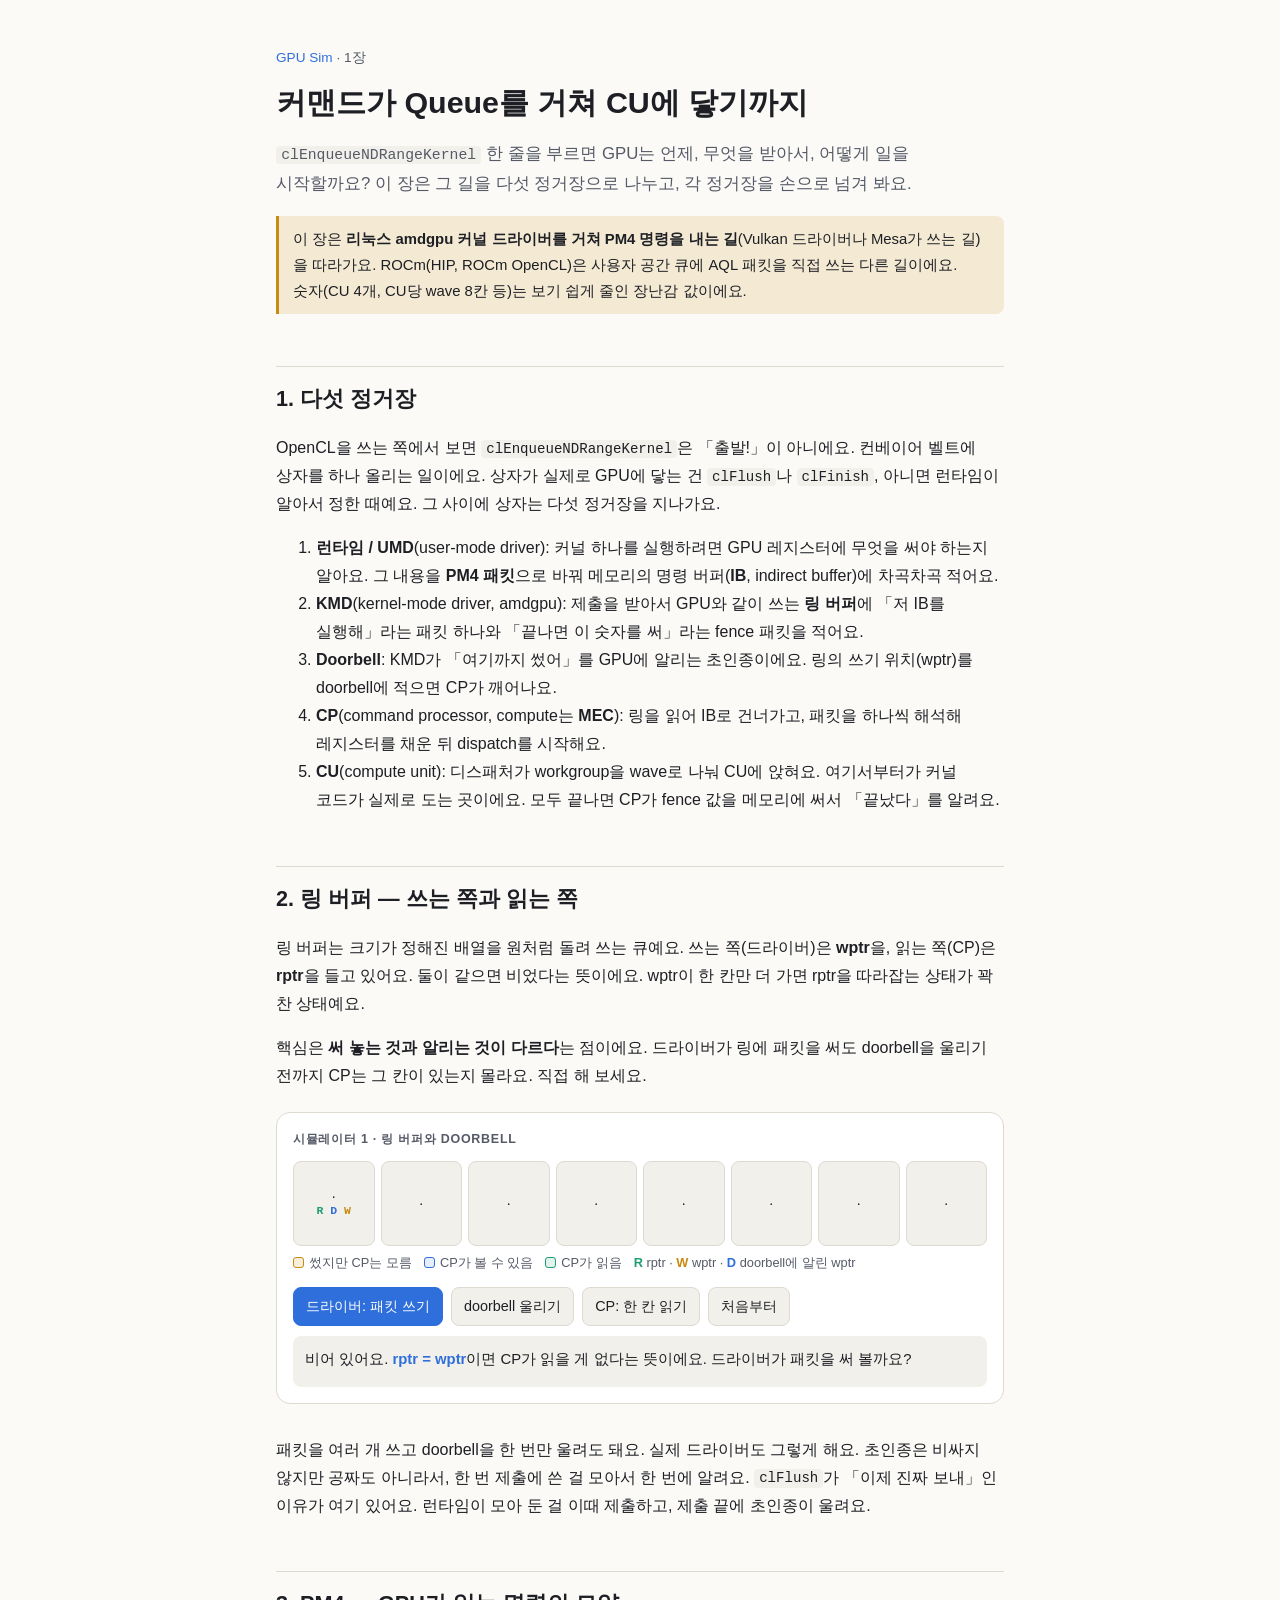
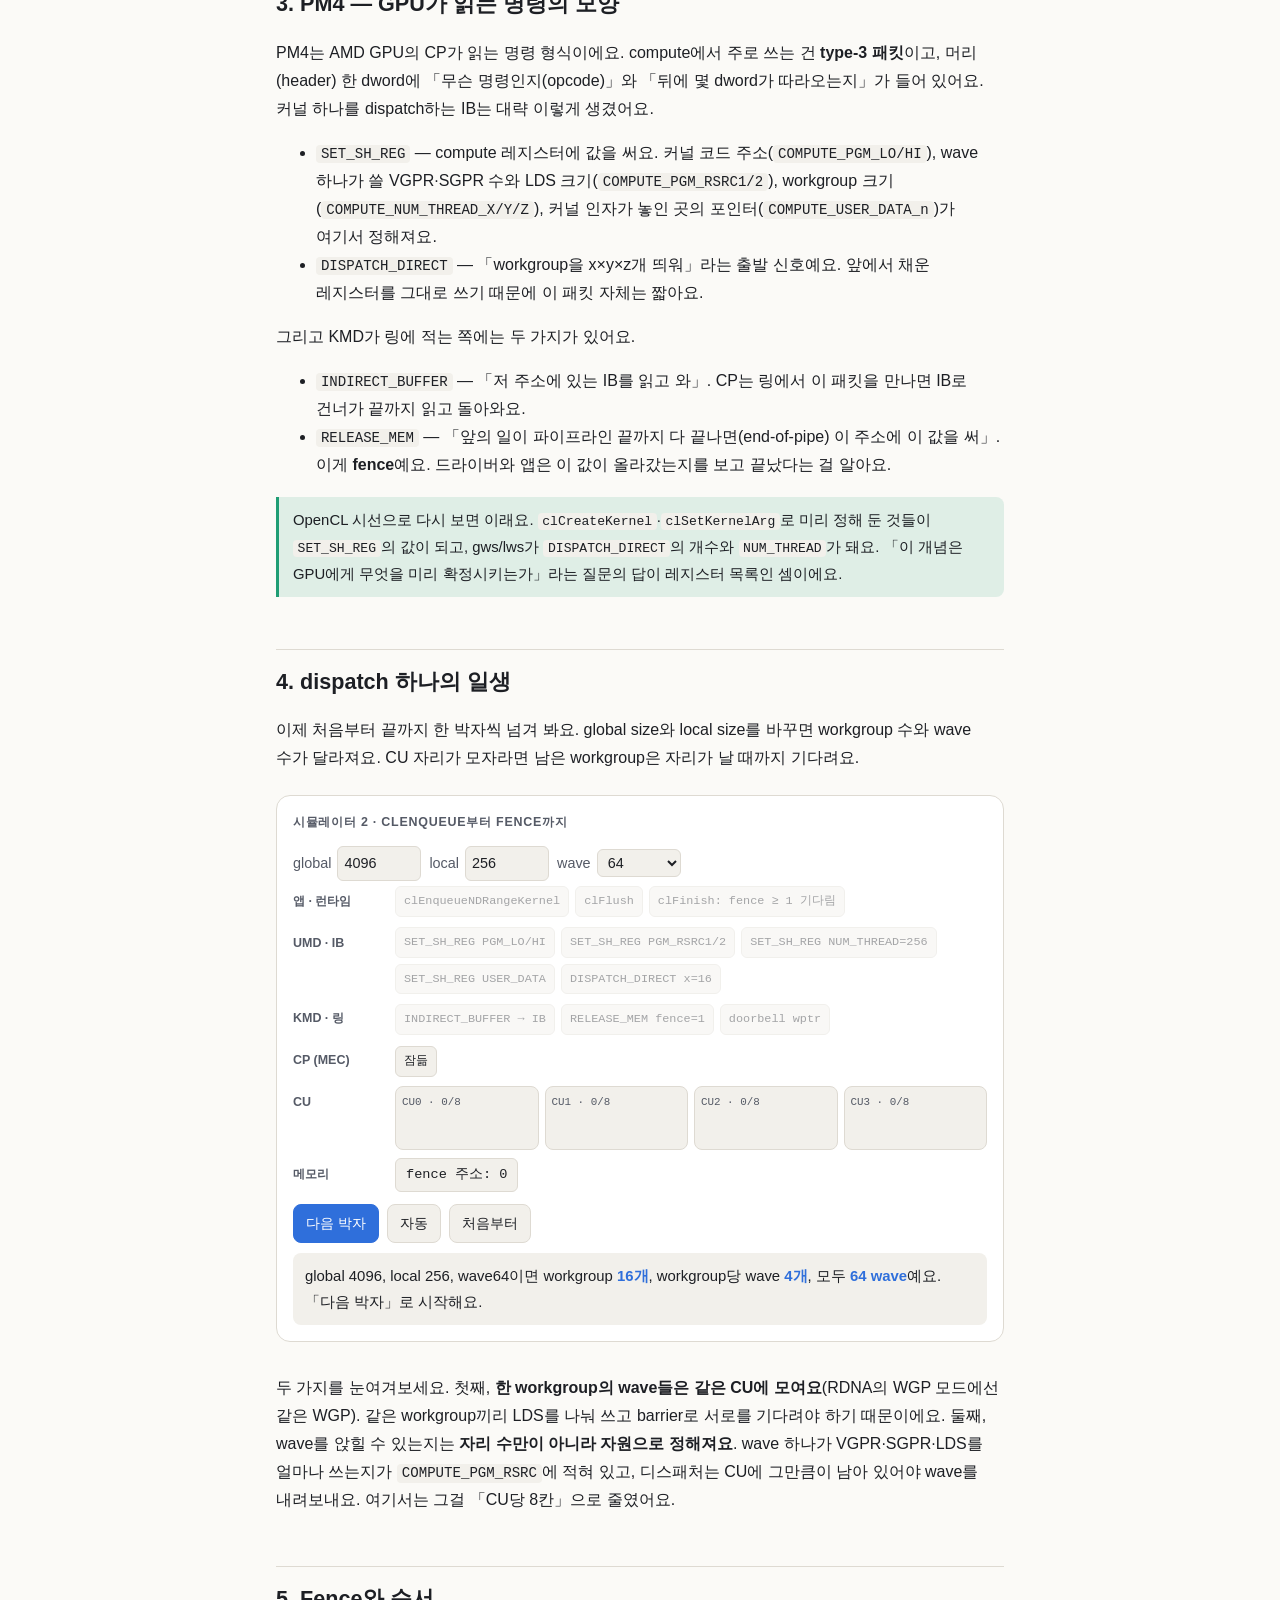
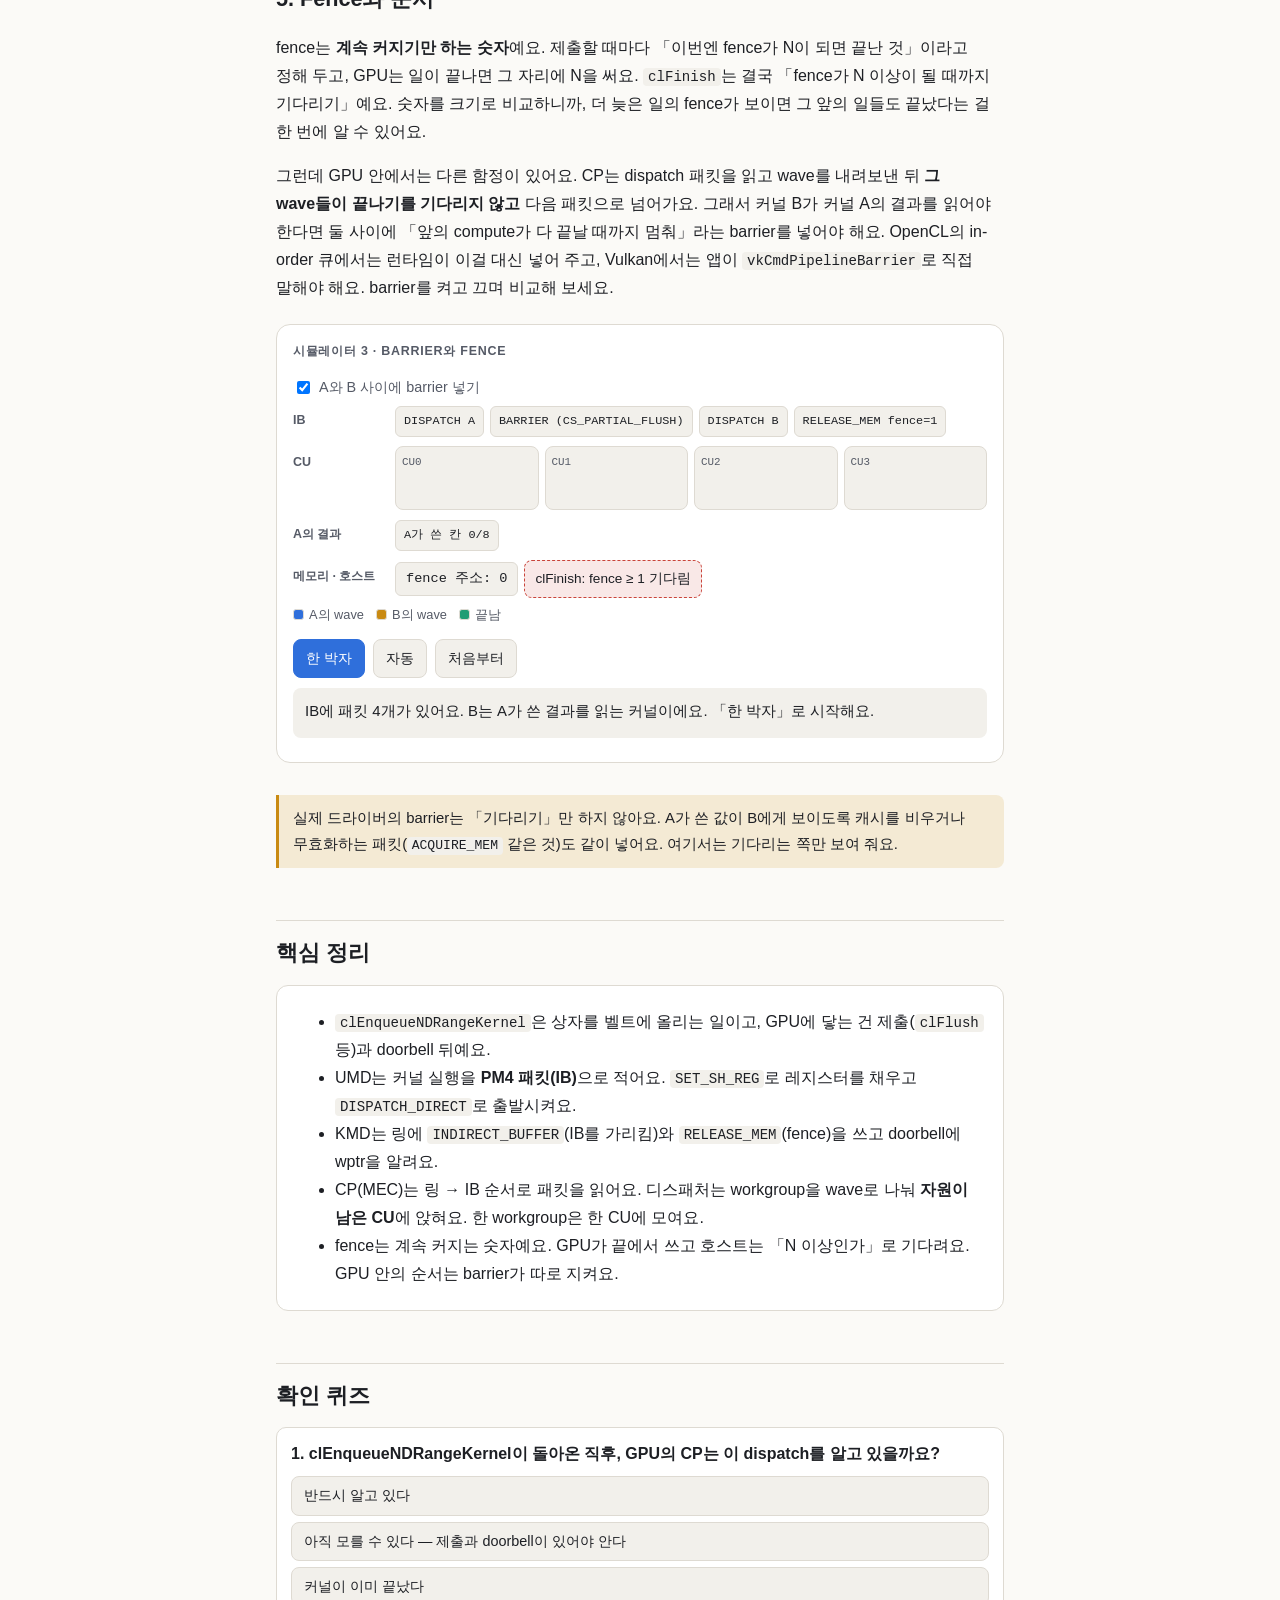
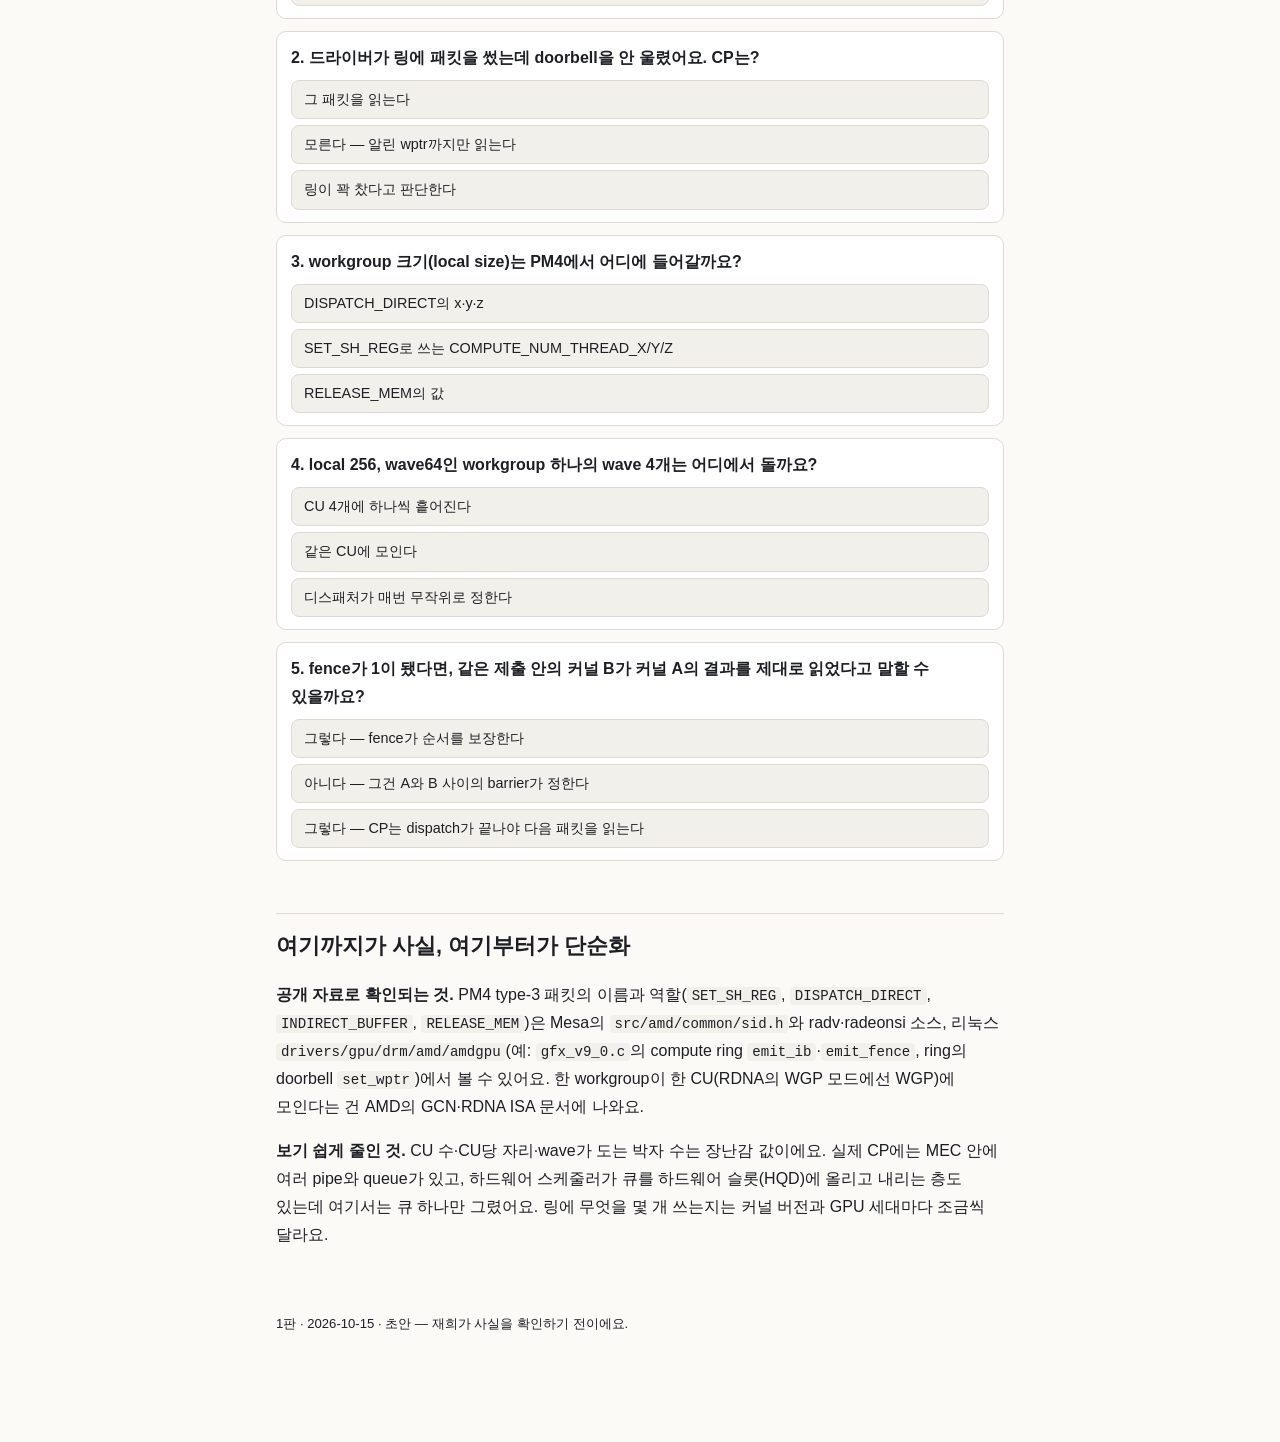
==== ch01/index.html @ 0fe096c0 "1장: 커맨드가 Queue를 거쳐 CU에 닿기까지 (초안) Co-Authored-By: Claude Opus 5.5 <noreply@anthropic.com>" ====
<!doctype html>
<html lang="ko">
<head>
<meta charset="utf-8">
<meta name="viewport" content="width=device-width, initial-scale=1">
<title>1장 · Queue에서 CU까지</title>
<meta name="description" content="clEnqueueNDRangeKernel 한 줄이 링 버퍼·PM4·CP를 거쳐 CU의 wave가 되기까지를 한 박자씩 넘겨 보는 장.">
<link rel="stylesheet" href="../assets/style.css">
</head>
<body>
<main>

<p class="crumb"><a href="../">GPU Sim</a> · 1장</p>
<h1>커맨드가 Queue를 거쳐 CU에 닿기까지</h1>
<p class="lead"><code>clEnqueueNDRangeKernel</code> 한 줄을 부르면 GPU는 언제, 무엇을 받아서, 어떻게 일을 시작할까요? 이 장은 그 길을 다섯 정거장으로 나누고, 각 정거장을 손으로 넘겨 봐요.</p>

<div class="note">이 장은 <b>리눅스 amdgpu 커널 드라이버를 거쳐 PM4 명령을 내는 길</b>(Vulkan 드라이버나 Mesa가 쓰는 길)을 따라가요. ROCm(HIP, ROCm OpenCL)은 사용자 공간 큐에 AQL 패킷을 직접 쓰는 다른 길이에요. 숫자(CU 4개, CU당 wave 8칸 등)는 보기 쉽게 줄인 장난감 값이에요.</div>

<h2>1. 다섯 정거장</h2>

<p>OpenCL을 쓰는 쪽에서 보면 <code>clEnqueueNDRangeKernel</code>은 「출발!」이 아니에요. 컨베이어 벨트에 상자를 하나 올리는 일이에요. 상자가 실제로 GPU에 닿는 건 <code>clFlush</code>나 <code>clFinish</code>, 아니면 런타임이 알아서 정한 때예요. 그 사이에 상자는 다섯 정거장을 지나가요.</p>

<ol>
<li><b>런타임 / UMD</b>(user-mode driver): 커널 하나를 실행하려면 GPU 레지스터에 무엇을 써야 하는지 알아요. 그 내용을 <b>PM4 패킷</b>으로 바꿔 메모리의 명령 버퍼(<b>IB</b>, indirect buffer)에 차곡차곡 적어요.</li>
<li><b>KMD</b>(kernel-mode driver, amdgpu): 제출을 받아서 GPU와 같이 쓰는 <b>링 버퍼</b>에 「저 IB를 실행해」라는 패킷 하나와 「끝나면 이 숫자를 써」라는 fence 패킷을 적어요.</li>
<li><b>Doorbell</b>: KMD가 「여기까지 썼어」를 GPU에 알리는 초인종이에요. 링의 쓰기 위치(wptr)를 doorbell에 적으면 CP가 깨어나요.</li>
<li><b>CP</b>(command processor, compute는 <b>MEC</b>): 링을 읽어 IB로 건너가고, 패킷을 하나씩 해석해 레지스터를 채운 뒤 dispatch를 시작해요.</li>
<li><b>CU</b>(compute unit): 디스패처가 workgroup을 wave로 나눠 CU에 앉혀요. 여기서부터가 커널 코드가 실제로 도는 곳이에요. 모두 끝나면 CP가 fence 값을 메모리에 써서 「끝났다」를 알려요.</li>
</ol>

<h2>2. 링 버퍼 — 쓰는 쪽과 읽는 쪽</h2>

<p>링 버퍼는 크기가 정해진 배열을 원처럼 돌려 쓰는 큐예요. 쓰는 쪽(드라이버)은 <b>wptr</b>을, 읽는 쪽(CP)은 <b>rptr</b>을 들고 있어요. 둘이 같으면 비었다는 뜻이에요. wptr이 한 칸만 더 가면 rptr을 따라잡는 상태가 꽉 찬 상태예요.</p>

<p>핵심은 <b>써 놓는 것과 알리는 것이 다르다</b>는 점이에요. 드라이버가 링에 패킷을 써도 doorbell을 울리기 전까지 CP는 그 칸이 있는지 몰라요. 직접 해 보세요.</p>

<div class="sim" id="sim-ring">
  <div class="sim-title">시뮬레이터 1 · 링 버퍼와 doorbell</div>
  <div class="ring"></div>
  <div class="legend">
    <span><i style="background:var(--warn-soft);border-color:var(--warn)"></i>썼지만 CP는 모름</span>
    <span><i style="background:var(--accent-soft);border-color:var(--accent)"></i>CP가 볼 수 있음</span>
    <span><i style="background:var(--ok-soft);border-color:var(--ok)"></i>CP가 읽음</span>
    <span><b class="ptr-r">R</b> rptr · <b class="ptr-w">W</b> wptr · <b class="ptr-d">D</b> doorbell에 알린 wptr</span>
  </div>
  <div class="controls">
    <button data-act="write" class="primary">드라이버: 패킷 쓰기</button>
    <button data-act="bell">doorbell 울리기</button>
    <button data-act="read">CP: 한 칸 읽기</button>
    <button data-act="reset">처음부터</button>
  </div>
  <div class="say"></div>
</div>

<p>패킷을 여러 개 쓰고 doorbell을 한 번만 울려도 돼요. 실제 드라이버도 그렇게 해요. 초인종은 비싸지 않지만 공짜도 아니라서, 한 번 제출에 쓴 걸 모아서 한 번에 알려요. <code>clFlush</code>가 「이제 진짜 보내」인 이유가 여기 있어요. 런타임이 모아 둔 걸 이때 제출하고, 제출 끝에 초인종이 울려요.</p>

<h2>3. PM4 — GPU가 읽는 명령의 모양</h2>

<p>PM4는 AMD GPU의 CP가 읽는 명령 형식이에요. compute에서 주로 쓰는 건 <b>type-3 패킷</b>이고, 머리(header) 한 dword에 「무슨 명령인지(opcode)」와 「뒤에 몇 dword가 따라오는지」가 들어 있어요. 커널 하나를 dispatch하는 IB는 대략 이렇게 생겼어요.</p>

<ul>
<li><code>SET_SH_REG</code> — compute 레지스터에 값을 써요. 커널 코드 주소(<code>COMPUTE_PGM_LO/HI</code>), wave 하나가 쓸 VGPR·SGPR 수와 LDS 크기(<code>COMPUTE_PGM_RSRC1/2</code>), workgroup 크기(<code>COMPUTE_NUM_THREAD_X/Y/Z</code>), 커널 인자가 놓인 곳의 포인터(<code>COMPUTE_USER_DATA_n</code>)가 여기서 정해져요.</li>
<li><code>DISPATCH_DIRECT</code> — 「workgroup을 x×y×z개 띄워」라는 출발 신호예요. 앞에서 채운 레지스터를 그대로 쓰기 때문에 이 패킷 자체는 짧아요.</li>
</ul>

<p>그리고 KMD가 링에 적는 쪽에는 두 가지가 있어요.</p>

<ul>
<li><code>INDIRECT_BUFFER</code> — 「저 주소에 있는 IB를 읽고 와」. CP는 링에서 이 패킷을 만나면 IB로 건너가 끝까지 읽고 돌아와요.</li>
<li><code>RELEASE_MEM</code> — 「앞의 일이 파이프라인 끝까지 다 끝나면(end-of-pipe) 이 주소에 이 값을 써」. 이게 <b>fence</b>예요. 드라이버와 앱은 이 값이 올라갔는지를 보고 끝났다는 걸 알아요.</li>
</ul>

<div class="note fact">OpenCL 시선으로 다시 보면 이래요. <code>clCreateKernel</code>·<code>clSetKernelArg</code>로 미리 정해 둔 것들이 <code>SET_SH_REG</code>의 값이 되고, gws/lws가 <code>DISPATCH_DIRECT</code>의 개수와 <code>NUM_THREAD</code>가 돼요. 「이 개념은 GPU에게 무엇을 미리 확정시키는가」라는 질문의 답이 레지스터 목록인 셈이에요.</div>

<h2>4. dispatch 하나의 일생</h2>

<p>이제 처음부터 끝까지 한 박자씩 넘겨 봐요. global size와 local size를 바꾸면 workgroup 수와 wave 수가 달라져요. CU 자리가 모자라면 남은 workgroup은 자리가 날 때까지 기다려요.</p>

<div class="sim" id="sim-life">
  <div class="sim-title">시뮬레이터 2 · clEnqueue부터 fence까지</div>
  <div class="controls">
    <label class="inline">global <input type="number" data-k="gws" value="4096" min="64" max="16384" step="64"></label>
    <label class="inline">local <input type="number" data-k="lws" value="256" min="32" max="512" step="32"></label>
    <label class="inline">wave <select data-k="ws"><option>64</option><option>32</option></select></label>
  </div>
  <div class="lanes">
    <div class="lane"><div class="lane-name">앱 · 런타임</div><div class="lane-body" data-lane="app"></div></div>
    <div class="lane"><div class="lane-name">UMD · IB</div><div class="lane-body" data-lane="ib"></div></div>
    <div class="lane"><div class="lane-name">KMD · 링</div><div class="lane-body" data-lane="ring"></div></div>
    <div class="lane"><div class="lane-name">CP (MEC)</div><div class="lane-body" data-lane="cp"></div></div>
    <div class="lane"><div class="lane-name">CU</div><div class="lane-body" data-lane="cu"></div></div>
    <div class="lane"><div class="lane-name">메모리</div><div class="lane-body" data-lane="mem"></div></div>
  </div>
  <div class="controls">
    <button data-act="next" class="primary">다음 박자</button>
    <button data-act="auto">자동</button>
    <button data-act="reset">처음부터</button>
  </div>
  <div class="say"></div>
</div>

<p>두 가지를 눈여겨보세요. 첫째, <b>한 workgroup의 wave들은 같은 CU에 모여요</b>(RDNA의 WGP 모드에선 같은 WGP). 같은 workgroup끼리 LDS를 나눠 쓰고 barrier로 서로를 기다려야 하기 때문이에요. 둘째, wave를 앉힐 수 있는지는 <b>자리 수만이 아니라 자원으로 정해져요</b>. wave 하나가 VGPR·SGPR·LDS를 얼마나 쓰는지가 <code>COMPUTE_PGM_RSRC</code>에 적혀 있고, 디스패처는 CU에 그만큼이 남아 있어야 wave를 내려보내요. 여기서는 그걸 「CU당 8칸」으로 줄였어요.</p>

<h2>5. Fence와 순서</h2>

<p>fence는 <b>계속 커지기만 하는 숫자</b>예요. 제출할 때마다 「이번엔 fence가 N이 되면 끝난 것」이라고 정해 두고, GPU는 일이 끝나면 그 자리에 N을 써요. <code>clFinish</code>는 결국 「fence가 N 이상이 될 때까지 기다리기」예요. 숫자를 크기로 비교하니까, 더 늦은 일의 fence가 보이면 그 앞의 일들도 끝났다는 걸 한 번에 알 수 있어요.</p>

<p>그런데 GPU 안에서는 다른 함정이 있어요. CP는 dispatch 패킷을 읽고 wave를 내려보낸 뒤 <b>그 wave들이 끝나기를 기다리지 않고</b> 다음 패킷으로 넘어가요. 그래서 커널 B가 커널 A의 결과를 읽어야 한다면 둘 사이에 「앞의 compute가 다 끝날 때까지 멈춰」라는 barrier를 넣어야 해요. OpenCL의 in-order 큐에서는 런타임이 이걸 대신 넣어 주고, Vulkan에서는 앱이 <code>vkCmdPipelineBarrier</code>로 직접 말해야 해요. barrier를 켜고 끄며 비교해 보세요.</p>

<div class="sim" id="sim-fence">
  <div class="sim-title">시뮬레이터 3 · barrier와 fence</div>
  <div class="controls">
    <label class="inline"><input type="checkbox" data-k="barrier" checked> A와 B 사이에 barrier 넣기</label>
  </div>
  <div class="lanes">
    <div class="lane"><div class="lane-name">IB</div><div class="lane-body" data-lane="pkts"></div></div>
    <div class="lane"><div class="lane-name">CU</div><div class="lane-body" data-lane="cu"></div></div>
    <div class="lane"><div class="lane-name">A의 결과</div><div class="lane-body" data-lane="out"></div></div>
    <div class="lane"><div class="lane-name">메모리 · 호스트</div><div class="lane-body" data-lane="host"></div></div>
  </div>
  <div class="legend"><span><i style="background:var(--accent)"></i>A의 wave</span><span><i style="background:var(--warn)"></i>B의 wave</span><span><i style="background:var(--ok)"></i>끝남</span></div>
  <div class="controls">
    <button data-act="tick" class="primary">한 박자</button>
    <button data-act="auto">자동</button>
    <button data-act="reset">처음부터</button>
  </div>
  <div class="say"></div>
  <div class="log"></div>
</div>

<div class="note">실제 드라이버의 barrier는 「기다리기」만 하지 않아요. A가 쓴 값이 B에게 보이도록 캐시를 비우거나 무효화하는 패킷(<code>ACQUIRE_MEM</code> 같은 것)도 같이 넣어요. 여기서는 기다리는 쪽만 보여 줘요.</div>

<h2>핵심 정리</h2>
<div class="summary">
<ul>
<li><code>clEnqueueNDRangeKernel</code>은 상자를 벨트에 올리는 일이고, GPU에 닿는 건 제출(<code>clFlush</code> 등)과 doorbell 뒤예요.</li>
<li>UMD는 커널 실행을 <b>PM4 패킷(IB)</b>으로 적어요. <code>SET_SH_REG</code>로 레지스터를 채우고 <code>DISPATCH_DIRECT</code>로 출발시켜요.</li>
<li>KMD는 링에 <code>INDIRECT_BUFFER</code>(IB를 가리킴)와 <code>RELEASE_MEM</code>(fence)을 쓰고 doorbell에 wptr을 알려요.</li>
<li>CP(MEC)는 링 → IB 순서로 패킷을 읽어요. 디스패처는 workgroup을 wave로 나눠 <b>자원이 남은 CU</b>에 앉혀요. 한 workgroup은 한 CU에 모여요.</li>
<li>fence는 계속 커지는 숫자예요. GPU가 끝에서 쓰고 호스트는 「N 이상인가」로 기다려요. GPU 안의 순서는 barrier가 따로 지켜요.</li>
</ul>
</div>

<h2>확인 퀴즈</h2>
<div id="quiz"></div>

<h2>여기까지가 사실, 여기부터가 단순화</h2>
<p><b>공개 자료로 확인되는 것.</b> PM4 type-3 패킷의 이름과 역할(<code>SET_SH_REG</code>, <code>DISPATCH_DIRECT</code>, <code>INDIRECT_BUFFER</code>, <code>RELEASE_MEM</code>)은 Mesa의 <code>src/amd/common/sid.h</code>와 radv·radeonsi 소스, 리눅스 <code>drivers/gpu/drm/amd/amdgpu</code>(예: <code>gfx_v9_0.c</code>의 compute ring <code>emit_ib</code>·<code>emit_fence</code>, ring의 doorbell <code>set_wptr</code>)에서 볼 수 있어요. 한 workgroup이 한 CU(RDNA의 WGP 모드에선 WGP)에 모인다는 건 AMD의 GCN·RDNA ISA 문서에 나와요.</p>
<p><b>보기 쉽게 줄인 것.</b> CU 수·CU당 자리·wave가 도는 박자 수는 장난감 값이에요. 실제 CP에는 MEC 안에 여러 pipe와 queue가 있고, 하드웨어 스케줄러가 큐를 하드웨어 슬롯(HQD)에 올리고 내리는 층도 있는데 여기서는 큐 하나만 그렸어요. 링에 무엇을 몇 개 쓰는지는 커널 버전과 GPU 세대마다 조금씩 달라요.</p>

<footer>
<p>1판 · 2026-10-15 · 초안 — 재희가 사실을 확인하기 전이에요.</p>
</footer>

</main>
<script src="../assets/ch01.js"></script>
</body>
</html>
---- assets/style.css ----
:root {
  --bg: #fbfaf7;
  --surface: #ffffff;
  --surface-2: #f2f0eb;
  --ink: #1d1f24;
  --ink-2: #555a66;
  --line: #dedad2;
  --accent: #2f6fdb;
  --accent-soft: rgba(47, 111, 219, .12);
  --ok: #1f9d74;
  --ok-soft: rgba(31, 157, 116, .13);
  --warn: #c98a12;
  --warn-soft: rgba(201, 138, 18, .15);
  --bad: #c9443a;
  --bad-soft: rgba(201, 68, 58, .12);
  --mono: ui-monospace, "SF Mono", Menlo, Consolas, monospace;
}
@media (prefers-color-scheme: dark) {
  :root:not([data-theme="light"]) {
    --bg: #12141a;
    --surface: #1a1d25;
    --surface-2: #222632;
    --ink: #e6e8ee;
    --ink-2: #9aa1b2;
    --line: #2f3442;
    --accent: #7aa7ff;
    --accent-soft: rgba(122, 167, 255, .16);
    --ok: #5fd4ad;
    --ok-soft: rgba(95, 212, 173, .14);
    --warn: #f0b84a;
    --warn-soft: rgba(240, 184, 74, .16);
    --bad: #ff7a70;
    --bad-soft: rgba(255, 122, 112, .14);
  }
}

* { box-sizing: border-box; }
html { -webkit-text-size-adjust: 100%; }
body {
  margin: 0;
  background: var(--bg);
  color: var(--ink);
  font: 16px/1.75 -apple-system, BlinkMacSystemFont, "Apple SD Gothic Neo", "Pretendard", "Malgun Gothic", "Segoe UI", sans-serif;
  word-break: keep-all;
}
main { max-width: 760px; margin: 0 auto; padding: 32px 16px 96px; }
a { color: var(--accent); }
h1 { font-size: 1.9rem; line-height: 1.3; margin: .2em 0 .3em; }
h2 { font-size: 1.35rem; margin: 2.4em 0 .6em; padding-top: .6em; border-top: 1px solid var(--line); }
h3 { font-size: 1.08rem; margin: 1.8em 0 .4em; }
p, li { color: var(--ink); }
.lead { color: var(--ink-2); font-size: 1.05rem; }
.crumb { font-size: .85rem; color: var(--ink-2); }
.crumb a { text-decoration: none; }
code { font-family: var(--mono); font-size: .88em; background: var(--surface-2); padding: .08em .35em; border-radius: 4px; }
.note {
  border-left: 3px solid var(--warn);
  background: var(--warn-soft);
  padding: 10px 14px;
  border-radius: 0 8px 8px 0;
  font-size: .93rem;
  margin: 1.2em 0;
}
.note.fact { border-color: var(--ok); background: var(--ok-soft); }

/* table of contents */
.toc { list-style: none; padding: 0; }
.toc li { border: 1px solid var(--line); background: var(--surface); border-radius: 10px; padding: 14px 16px; margin: 10px 0; }
.toc li.soon { opacity: .55; }
.toc .num { font-family: var(--mono); color: var(--ink-2); margin-right: .5em; }
.toc .desc { display: block; color: var(--ink-2); font-size: .92rem; }

/* simulator shell */
.sim {
  background: var(--surface);
  border: 1px solid var(--line);
  border-radius: 14px;
  padding: 16px;
  margin: 1.4em 0 2em;
}
.sim-title { font-size: .78rem; font-weight: 700; letter-spacing: .06em; color: var(--ink-2); text-transform: uppercase; margin-bottom: 10px; }
.controls { display: flex; flex-wrap: wrap; gap: 8px; margin: 12px 0 4px; align-items: center; }
button {
  font: inherit; font-size: .9rem;
  border: 1px solid var(--line);
  background: var(--surface-2);
  color: var(--ink);
  padding: 6px 12px;
  border-radius: 8px;
  cursor: pointer;
}
button:hover:not(:disabled) { border-color: var(--accent); }
button.primary { background: var(--accent); border-color: var(--accent); color: #fff; }
button:disabled { opacity: .45; cursor: default; }
label.inline { font-size: .9rem; color: var(--ink-2); display: inline-flex; align-items: center; gap: 6px; }
input[type=number], select {
  font: inherit; font-size: .9rem; width: 84px;
  padding: 4px 6px; border-radius: 6px;
  border: 1px solid var(--line); background: var(--surface-2); color: var(--ink);
}
.say {
  min-height: 3.4em;
  background: var(--surface-2);
  border-radius: 8px;
  padding: 10px 12px;
  font-size: .93rem;
  margin-top: 10px;
}
.say b { color: var(--accent); }
.log { font-family: var(--mono); font-size: .78rem; color: var(--ink-2); max-height: 7.5em; overflow-y: auto; margin-top: 8px; white-space: pre-wrap; }

/* ring buffer */
.ring { display: grid; grid-template-columns: repeat(8, 1fr); gap: 6px; margin: 8px 0 2px; }
.slot {
  position: relative;
  aspect-ratio: 1 / 1.05;
  border: 1px solid var(--line);
  border-radius: 8px;
  background: var(--surface-2);
  display: flex; align-items: center; justify-content: center;
  font-family: var(--mono); font-size: .72rem; text-align: center; line-height: 1.2;
  transition: background .25s, border-color .25s;
}
.slot.written { background: var(--warn-soft); border-color: var(--warn); }
.slot.visible { background: var(--accent-soft); border-color: var(--accent); }
.slot.read { background: var(--ok-soft); border-color: var(--ok); color: var(--ink-2); }
.ptrs { display: grid; grid-template-columns: repeat(8, 1fr); gap: 6px; font-family: var(--mono); font-size: .68rem; text-align: center; min-height: 2.8em; }
.ptr-r { color: var(--ok); font-weight: 700; }
.ptr-w { color: var(--warn); font-weight: 700; }
.ptr-d { color: var(--accent); font-weight: 700; }
.legend { display: flex; flex-wrap: wrap; gap: 12px; font-size: .8rem; color: var(--ink-2); margin-top: 6px; }
.legend i { display: inline-block; width: 11px; height: 11px; border-radius: 3px; margin-right: 5px; vertical-align: -1px; border: 1px solid var(--line); }

/* pipeline stepper */
.lanes { display: grid; grid-template-columns: 1fr; gap: 8px; }
.lane { display: grid; grid-template-columns: 92px 1fr; gap: 10px; align-items: start; }
.lane-name { font-size: .78rem; font-weight: 700; color: var(--ink-2); padding-top: 6px; }
.lane-body { display: flex; flex-wrap: wrap; gap: 6px; min-height: 34px; align-items: center; }
.chip {
  font-family: var(--mono); font-size: .74rem;
  border: 1px solid var(--line); background: var(--surface-2);
  padding: 4px 8px; border-radius: 6px;
  transition: background .25s, border-color .25s, opacity .25s;
}
.chip.on { border-color: var(--accent); background: var(--accent-soft); }
.chip.done { border-color: var(--ok); background: var(--ok-soft); }
.chip.dim { opacity: .4; }
.cus { display: grid; grid-template-columns: repeat(4, 1fr); gap: 6px; width: 100%; }
.cu { border: 1px solid var(--line); border-radius: 8px; padding: 6px; background: var(--surface-2); min-height: 64px; }
.cu-name { font-size: .68rem; color: var(--ink-2); font-family: var(--mono); }
.waves { display: flex; flex-wrap: wrap; gap: 3px; margin-top: 4px; }
.wave { width: 14px; height: 14px; border-radius: 3px; background: var(--accent); }
.wave.fin { background: var(--ok); }
.wave.b { background: var(--warn); }
.wave.b.fin { background: var(--ok); }
.memcell { font-family: var(--mono); font-size: .85rem; border: 1px solid var(--line); border-radius: 6px; padding: 4px 10px; background: var(--surface-2); }
.memcell.hit { border-color: var(--ok); background: var(--ok-soft); }

/* fence sim */
.fence-row { display: flex; flex-wrap: wrap; gap: 10px; align-items: center; margin: 6px 0; }
.big { font-family: var(--mono); font-size: 1.4rem; font-weight: 700; }
.waiter { border: 1px dashed var(--line); border-radius: 8px; padding: 6px 10px; font-size: .85rem; }
.waiter.blocked { border-color: var(--bad); background: var(--bad-soft); }
.waiter.free { border-color: var(--ok); background: var(--ok-soft); border-style: solid; }

/* summary & quiz */
.summary { background: var(--surface); border: 1px solid var(--line); border-radius: 12px; padding: 6px 18px; }
.quiz { border: 1px solid var(--line); border-radius: 10px; padding: 12px 14px; margin: 12px 0; background: var(--surface); }
.quiz .q { font-weight: 600; margin-bottom: 8px; }
.quiz .opts { display: flex; flex-direction: column; gap: 6px; }
.quiz .opts button { text-align: left; }
.quiz .opts button.right { border-color: var(--ok); background: var(--ok-soft); }
.quiz .opts button.wrong { border-color: var(--bad); background: var(--bad-soft); }
.quiz .why { display: none; margin-top: 8px; font-size: .9rem; color: var(--ink-2); }
.quiz.answered .why { display: block; }

footer { margin-top: 64px; font-size: .82rem; color: var(--ink-2); }

@media (max-width: 560px) {
  .ring, .ptrs { grid-template-columns: repeat(4, 1fr); }
  .lane { grid-template-columns: 1fr; gap: 2px; }
  .lane-name { padding-top: 0; }
  .cus { grid-template-columns: repeat(2, 1fr); }
}
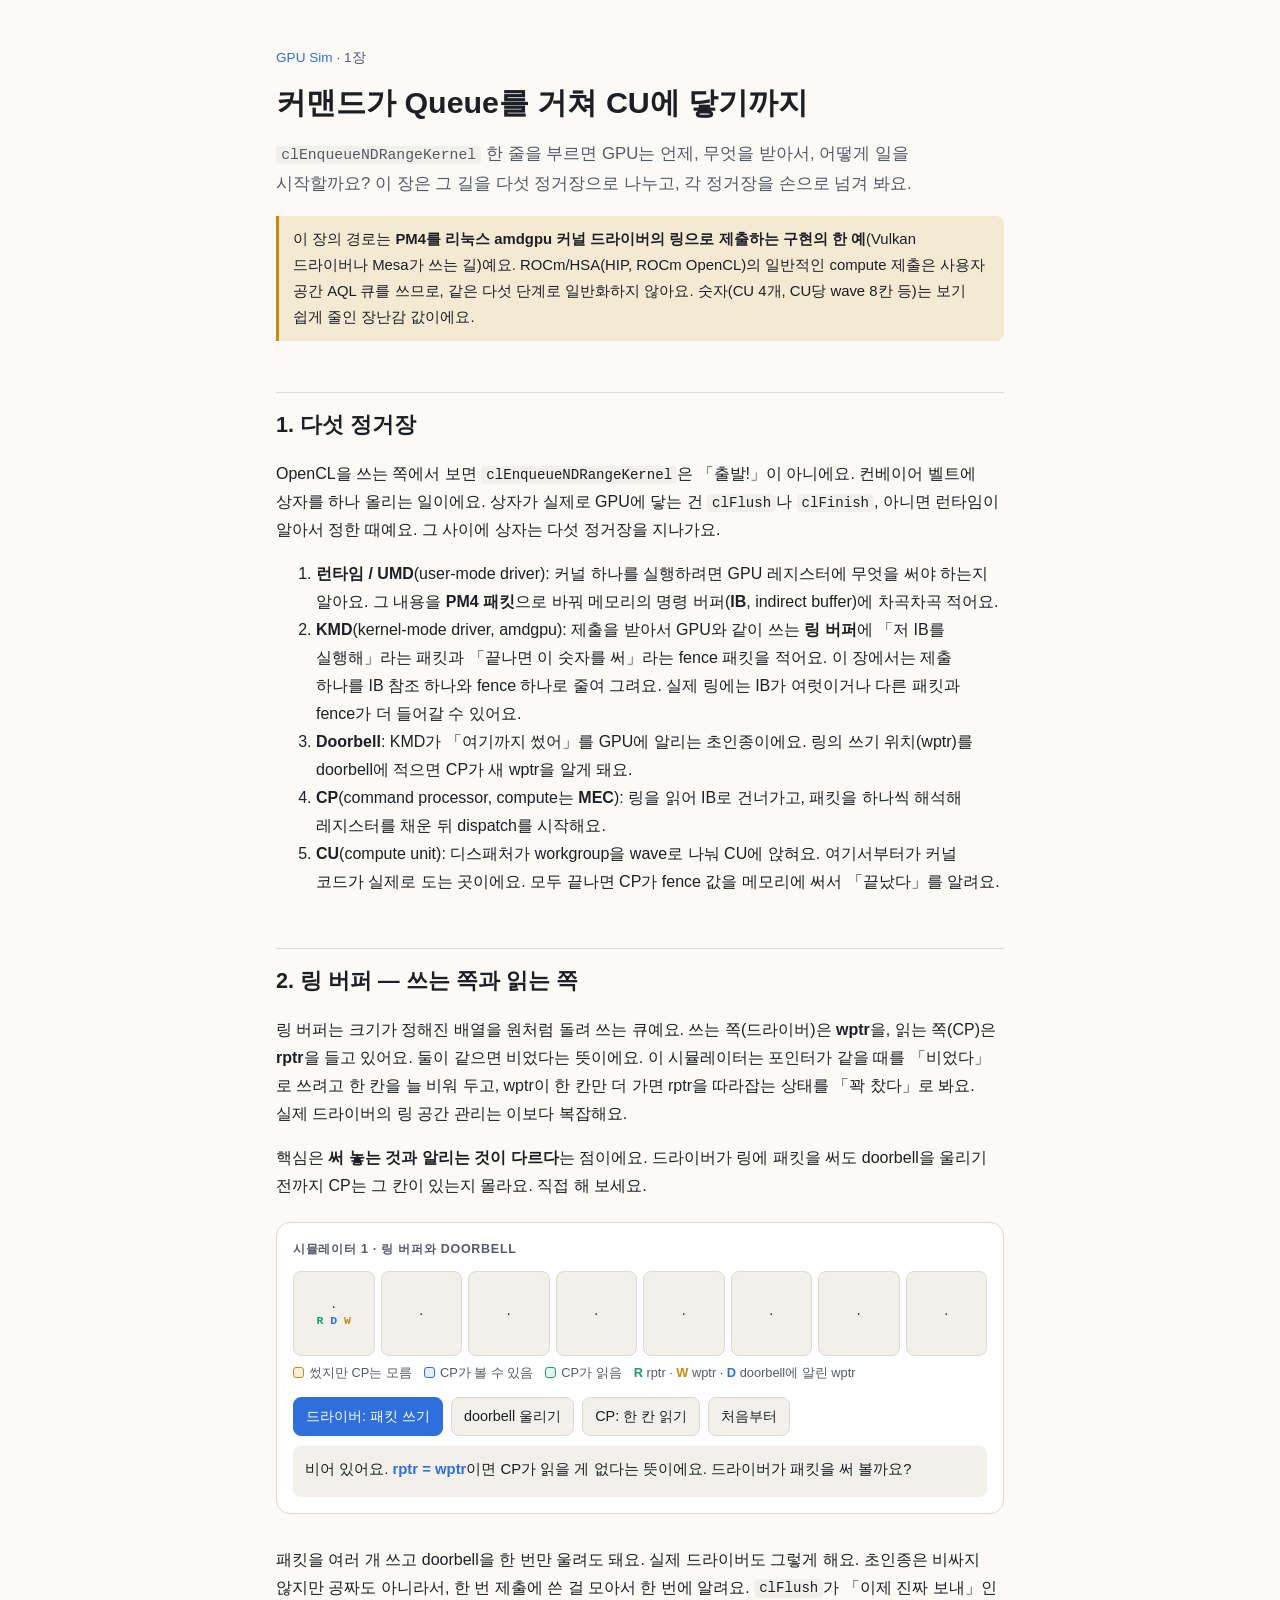
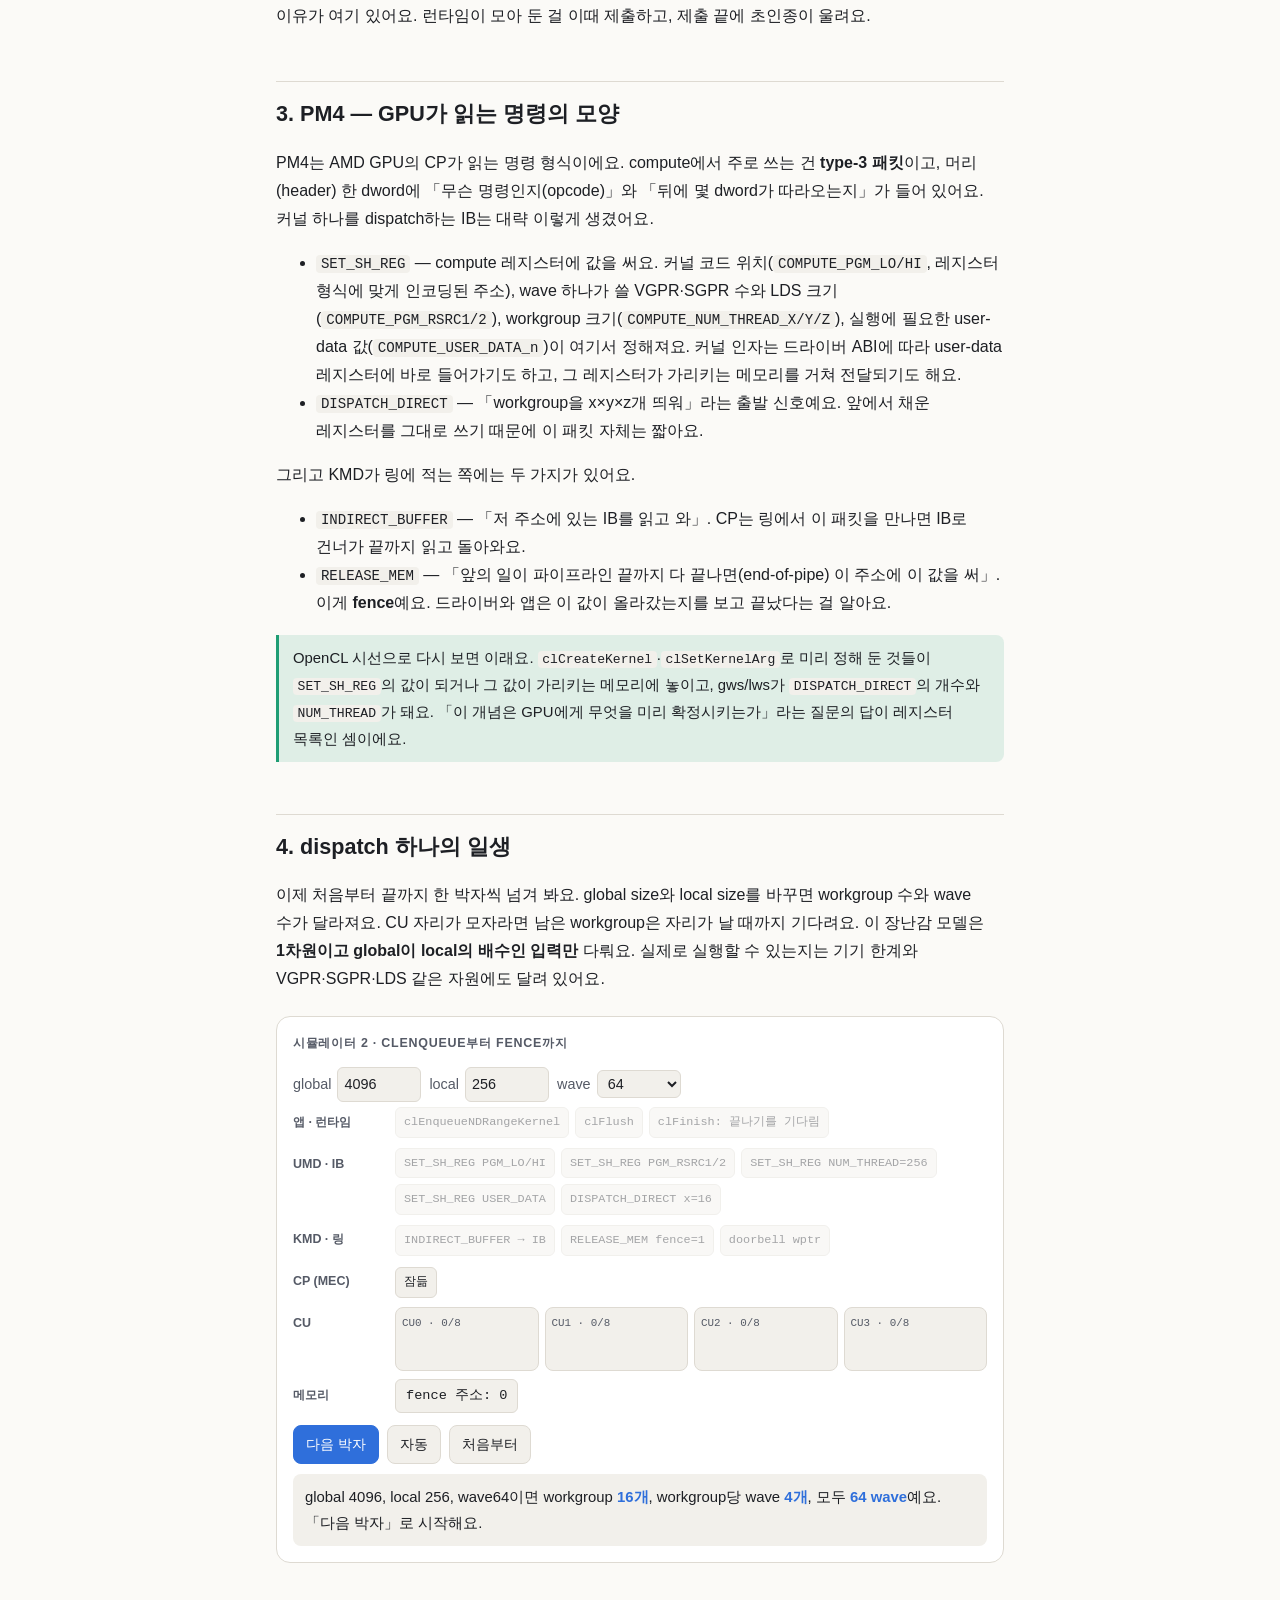
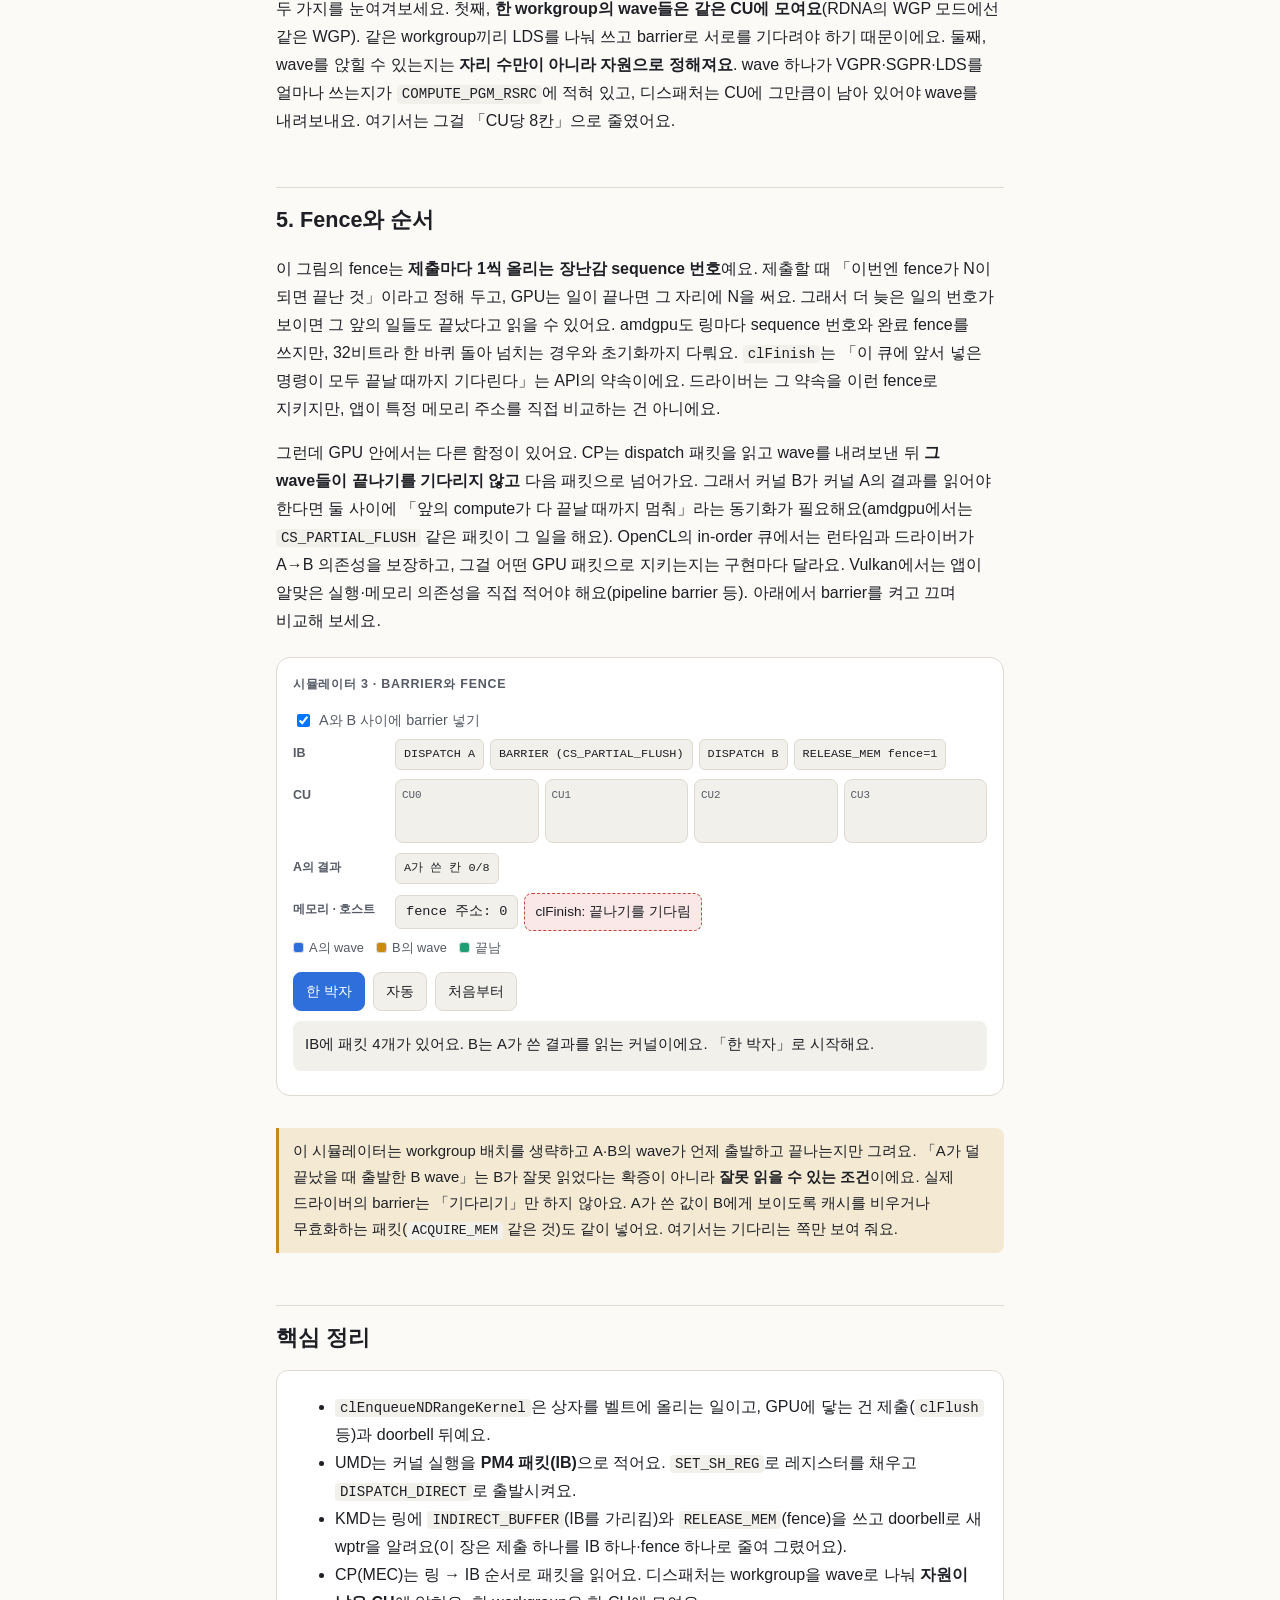
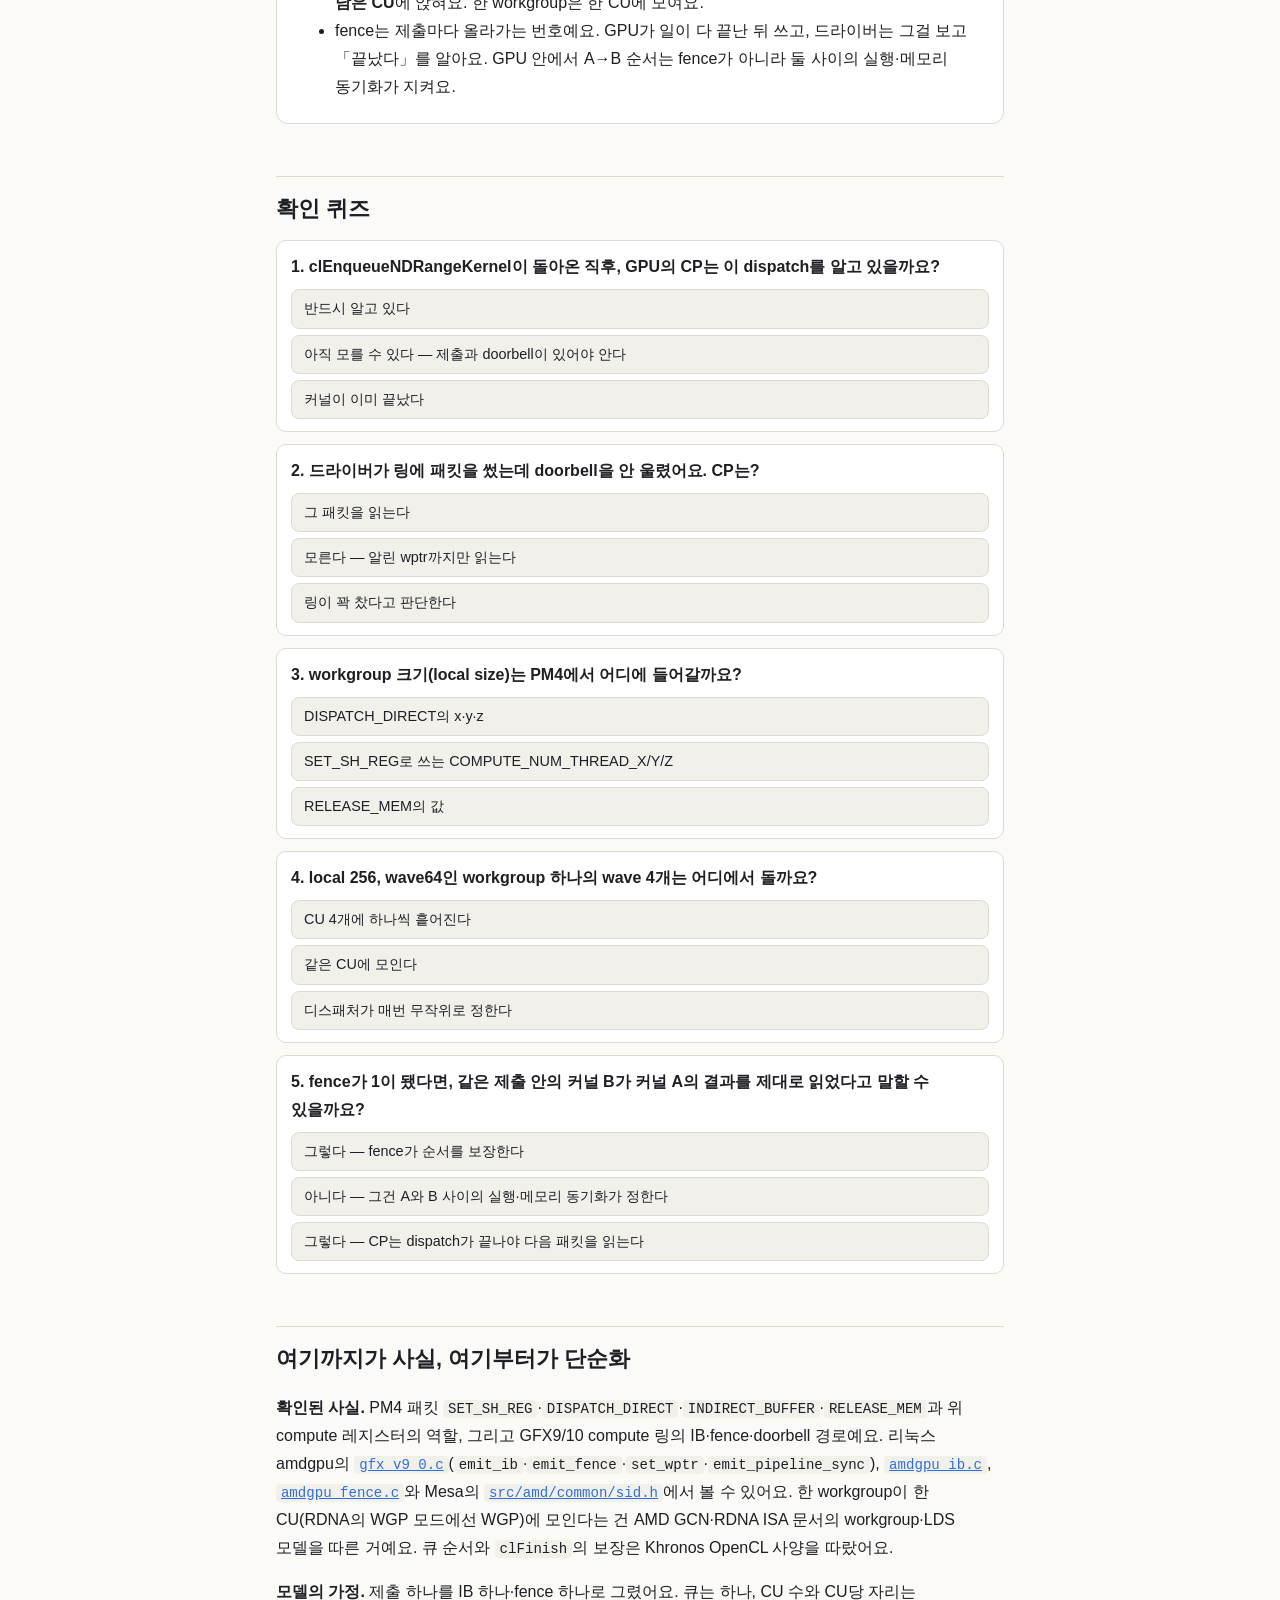
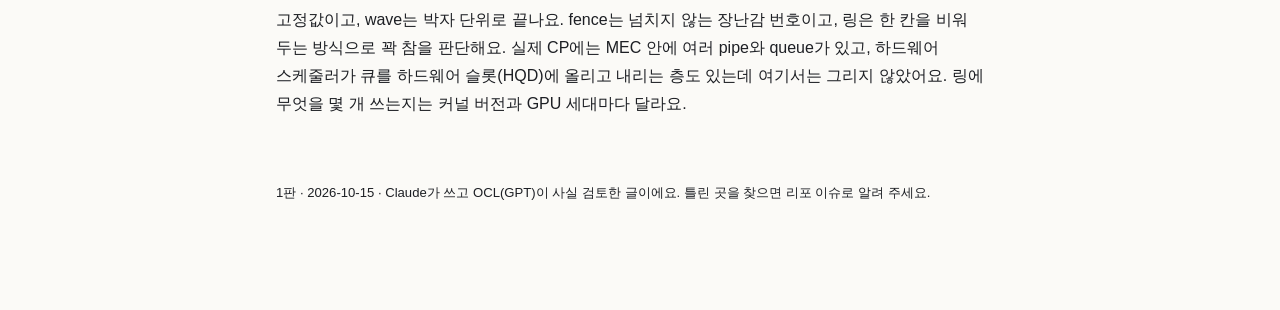
==== commit d38b50d2: "1장: OCL 사실 리뷰 12건 반영 - 제출 하나 = IB 하나·fence 하나는 단순화로 표시 - user-data/커널 인자 ABI, fence sequence·clFinis" ====
--- a/ch01/index.html
+++ b/ch01/index.html
@@ -14,7 +14,7 @@
 <h1>커맨드가 Queue를 거쳐 CU에 닿기까지</h1>
 <p class="lead"><code>clEnqueueNDRangeKernel</code> 한 줄을 부르면 GPU는 언제, 무엇을 받아서, 어떻게 일을 시작할까요? 이 장은 그 길을 다섯 정거장으로 나누고, 각 정거장을 손으로 넘겨 봐요.</p>
 
-<div class="note">이 장은 <b>리눅스 amdgpu 커널 드라이버를 거쳐 PM4 명령을 내는 길</b>(Vulkan 드라이버나 Mesa가 쓰는 길)을 따라가요. ROCm(HIP, ROCm OpenCL)은 사용자 공간 큐에 AQL 패킷을 직접 쓰는 다른 길이에요. 숫자(CU 4개, CU당 wave 8칸 등)는 보기 쉽게 줄인 장난감 값이에요.</div>
+<div class="note">이 장의 경로는 <b>PM4를 리눅스 amdgpu 커널 드라이버의 링으로 제출하는 구현의 한 예</b>(Vulkan 드라이버나 Mesa가 쓰는 길)예요. ROCm/HSA(HIP, ROCm OpenCL)의 일반적인 compute 제출은 사용자 공간 AQL 큐를 쓰므로, 같은 다섯 단계로 일반화하지 않아요. 숫자(CU 4개, CU당 wave 8칸 등)는 보기 쉽게 줄인 장난감 값이에요.</div>
 
 <h2>1. 다섯 정거장</h2>
 
@@ -22,15 +22,15 @@
 
 <ol>
 <li><b>런타임 / UMD</b>(user-mode driver): 커널 하나를 실행하려면 GPU 레지스터에 무엇을 써야 하는지 알아요. 그 내용을 <b>PM4 패킷</b>으로 바꿔 메모리의 명령 버퍼(<b>IB</b>, indirect buffer)에 차곡차곡 적어요.</li>
-<li><b>KMD</b>(kernel-mode driver, amdgpu): 제출을 받아서 GPU와 같이 쓰는 <b>링 버퍼</b>에 「저 IB를 실행해」라는 패킷 하나와 「끝나면 이 숫자를 써」라는 fence 패킷을 적어요.</li>
-<li><b>Doorbell</b>: KMD가 「여기까지 썼어」를 GPU에 알리는 초인종이에요. 링의 쓰기 위치(wptr)를 doorbell에 적으면 CP가 깨어나요.</li>
+<li><b>KMD</b>(kernel-mode driver, amdgpu): 제출을 받아서 GPU와 같이 쓰는 <b>링 버퍼</b>에 「저 IB를 실행해」라는 패킷과 「끝나면 이 숫자를 써」라는 fence 패킷을 적어요. 이 장에서는 제출 하나를 IB 참조 하나와 fence 하나로 줄여 그려요. 실제 링에는 IB가 여럿이거나 다른 패킷과 fence가 더 들어갈 수 있어요.</li>
+<li><b>Doorbell</b>: KMD가 「여기까지 썼어」를 GPU에 알리는 초인종이에요. 링의 쓰기 위치(wptr)를 doorbell에 적으면 CP가 새 wptr을 알게 돼요.</li>
 <li><b>CP</b>(command processor, compute는 <b>MEC</b>): 링을 읽어 IB로 건너가고, 패킷을 하나씩 해석해 레지스터를 채운 뒤 dispatch를 시작해요.</li>
 <li><b>CU</b>(compute unit): 디스패처가 workgroup을 wave로 나눠 CU에 앉혀요. 여기서부터가 커널 코드가 실제로 도는 곳이에요. 모두 끝나면 CP가 fence 값을 메모리에 써서 「끝났다」를 알려요.</li>
 </ol>
 
 <h2>2. 링 버퍼 — 쓰는 쪽과 읽는 쪽</h2>
 
-<p>링 버퍼는 크기가 정해진 배열을 원처럼 돌려 쓰는 큐예요. 쓰는 쪽(드라이버)은 <b>wptr</b>을, 읽는 쪽(CP)은 <b>rptr</b>을 들고 있어요. 둘이 같으면 비었다는 뜻이에요. wptr이 한 칸만 더 가면 rptr을 따라잡는 상태가 꽉 찬 상태예요.</p>
+<p>링 버퍼는 크기가 정해진 배열을 원처럼 돌려 쓰는 큐예요. 쓰는 쪽(드라이버)은 <b>wptr</b>을, 읽는 쪽(CP)은 <b>rptr</b>을 들고 있어요. 둘이 같으면 비었다는 뜻이에요. 이 시뮬레이터는 포인터가 같을 때를 「비었다」로 쓰려고 한 칸을 늘 비워 두고, wptr이 한 칸만 더 가면 rptr을 따라잡는 상태를 「꽉 찼다」로 봐요. 실제 드라이버의 링 공간 관리는 이보다 복잡해요.</p>
 
 <p>핵심은 <b>써 놓는 것과 알리는 것이 다르다</b>는 점이에요. 드라이버가 링에 패킷을 써도 doorbell을 울리기 전까지 CP는 그 칸이 있는지 몰라요. 직접 해 보세요.</p>
 
@@ -59,7 +59,7 @@
 <p>PM4는 AMD GPU의 CP가 읽는 명령 형식이에요. compute에서 주로 쓰는 건 <b>type-3 패킷</b>이고, 머리(header) 한 dword에 「무슨 명령인지(opcode)」와 「뒤에 몇 dword가 따라오는지」가 들어 있어요. 커널 하나를 dispatch하는 IB는 대략 이렇게 생겼어요.</p>
 
 <ul>
-<li><code>SET_SH_REG</code> — compute 레지스터에 값을 써요. 커널 코드 주소(<code>COMPUTE_PGM_LO/HI</code>), wave 하나가 쓸 VGPR·SGPR 수와 LDS 크기(<code>COMPUTE_PGM_RSRC1/2</code>), workgroup 크기(<code>COMPUTE_NUM_THREAD_X/Y/Z</code>), 커널 인자가 놓인 곳의 포인터(<code>COMPUTE_USER_DATA_n</code>)가 여기서 정해져요.</li>
+<li><code>SET_SH_REG</code> — compute 레지스터에 값을 써요. 커널 코드 위치(<code>COMPUTE_PGM_LO/HI</code>, 레지스터 형식에 맞게 인코딩된 주소), wave 하나가 쓸 VGPR·SGPR 수와 LDS 크기(<code>COMPUTE_PGM_RSRC1/2</code>), workgroup 크기(<code>COMPUTE_NUM_THREAD_X/Y/Z</code>), 실행에 필요한 user-data 값(<code>COMPUTE_USER_DATA_n</code>)이 여기서 정해져요. 커널 인자는 드라이버 ABI에 따라 user-data 레지스터에 바로 들어가기도 하고, 그 레지스터가 가리키는 메모리를 거쳐 전달되기도 해요.</li>
 <li><code>DISPATCH_DIRECT</code> — 「workgroup을 x×y×z개 띄워」라는 출발 신호예요. 앞에서 채운 레지스터를 그대로 쓰기 때문에 이 패킷 자체는 짧아요.</li>
 </ul>
 
@@ -70,11 +70,11 @@
 <li><code>RELEASE_MEM</code> — 「앞의 일이 파이프라인 끝까지 다 끝나면(end-of-pipe) 이 주소에 이 값을 써」. 이게 <b>fence</b>예요. 드라이버와 앱은 이 값이 올라갔는지를 보고 끝났다는 걸 알아요.</li>
 </ul>
 
-<div class="note fact">OpenCL 시선으로 다시 보면 이래요. <code>clCreateKernel</code>·<code>clSetKernelArg</code>로 미리 정해 둔 것들이 <code>SET_SH_REG</code>의 값이 되고, gws/lws가 <code>DISPATCH_DIRECT</code>의 개수와 <code>NUM_THREAD</code>가 돼요. 「이 개념은 GPU에게 무엇을 미리 확정시키는가」라는 질문의 답이 레지스터 목록인 셈이에요.</div>
+<div class="note fact">OpenCL 시선으로 다시 보면 이래요. <code>clCreateKernel</code>·<code>clSetKernelArg</code>로 미리 정해 둔 것들이 <code>SET_SH_REG</code>의 값이 되거나 그 값이 가리키는 메모리에 놓이고, gws/lws가 <code>DISPATCH_DIRECT</code>의 개수와 <code>NUM_THREAD</code>가 돼요. 「이 개념은 GPU에게 무엇을 미리 확정시키는가」라는 질문의 답이 레지스터 목록인 셈이에요.</div>
 
 <h2>4. dispatch 하나의 일생</h2>
 
-<p>이제 처음부터 끝까지 한 박자씩 넘겨 봐요. global size와 local size를 바꾸면 workgroup 수와 wave 수가 달라져요. CU 자리가 모자라면 남은 workgroup은 자리가 날 때까지 기다려요.</p>
+<p>이제 처음부터 끝까지 한 박자씩 넘겨 봐요. global size와 local size를 바꾸면 workgroup 수와 wave 수가 달라져요. CU 자리가 모자라면 남은 workgroup은 자리가 날 때까지 기다려요. 이 장난감 모델은 <b>1차원이고 global이 local의 배수인 입력만</b> 다뤄요. 실제로 실행할 수 있는지는 기기 한계와 VGPR·SGPR·LDS 같은 자원에도 달려 있어요.</p>
 
 <div class="sim" id="sim-life">
   <div class="sim-title">시뮬레이터 2 · clEnqueue부터 fence까지</div>
@@ -103,9 +103,9 @@
 
 <h2>5. Fence와 순서</h2>
 
-<p>fence는 <b>계속 커지기만 하는 숫자</b>예요. 제출할 때마다 「이번엔 fence가 N이 되면 끝난 것」이라고 정해 두고, GPU는 일이 끝나면 그 자리에 N을 써요. <code>clFinish</code>는 결국 「fence가 N 이상이 될 때까지 기다리기」예요. 숫자를 크기로 비교하니까, 더 늦은 일의 fence가 보이면 그 앞의 일들도 끝났다는 걸 한 번에 알 수 있어요.</p>
+<p>이 그림의 fence는 <b>제출마다 1씩 올리는 장난감 sequence 번호</b>예요. 제출할 때 「이번엔 fence가 N이 되면 끝난 것」이라고 정해 두고, GPU는 일이 끝나면 그 자리에 N을 써요. 그래서 더 늦은 일의 번호가 보이면 그 앞의 일들도 끝났다고 읽을 수 있어요. amdgpu도 링마다 sequence 번호와 완료 fence를 쓰지만, 32비트라 한 바퀴 돌아 넘치는 경우와 초기화까지 다뤄요. <code>clFinish</code>는 「이 큐에 앞서 넣은 명령이 모두 끝날 때까지 기다린다」는 API의 약속이에요. 드라이버는 그 약속을 이런 fence로 지키지만, 앱이 특정 메모리 주소를 직접 비교하는 건 아니에요.</p>
 
-<p>그런데 GPU 안에서는 다른 함정이 있어요. CP는 dispatch 패킷을 읽고 wave를 내려보낸 뒤 <b>그 wave들이 끝나기를 기다리지 않고</b> 다음 패킷으로 넘어가요. 그래서 커널 B가 커널 A의 결과를 읽어야 한다면 둘 사이에 「앞의 compute가 다 끝날 때까지 멈춰」라는 barrier를 넣어야 해요. OpenCL의 in-order 큐에서는 런타임이 이걸 대신 넣어 주고, Vulkan에서는 앱이 <code>vkCmdPipelineBarrier</code>로 직접 말해야 해요. barrier를 켜고 끄며 비교해 보세요.</p>
+<p>그런데 GPU 안에서는 다른 함정이 있어요. CP는 dispatch 패킷을 읽고 wave를 내려보낸 뒤 <b>그 wave들이 끝나기를 기다리지 않고</b> 다음 패킷으로 넘어가요. 그래서 커널 B가 커널 A의 결과를 읽어야 한다면 둘 사이에 「앞의 compute가 다 끝날 때까지 멈춰」라는 동기화가 필요해요(amdgpu에서는 <code>CS_PARTIAL_FLUSH</code> 같은 패킷이 그 일을 해요). OpenCL의 in-order 큐에서는 런타임과 드라이버가 A→B 의존성을 보장하고, 그걸 어떤 GPU 패킷으로 지키는지는 구현마다 달라요. Vulkan에서는 앱이 알맞은 실행·메모리 의존성을 직접 적어야 해요(pipeline barrier 등). 아래에서 barrier를 켜고 끄며 비교해 보세요.</p>
 
 <div class="sim" id="sim-fence">
   <div class="sim-title">시뮬레이터 3 · barrier와 fence</div>
@@ -128,16 +128,16 @@
   <div class="log"></div>
 </div>
 
-<div class="note">실제 드라이버의 barrier는 「기다리기」만 하지 않아요. A가 쓴 값이 B에게 보이도록 캐시를 비우거나 무효화하는 패킷(<code>ACQUIRE_MEM</code> 같은 것)도 같이 넣어요. 여기서는 기다리는 쪽만 보여 줘요.</div>
+<div class="note">이 시뮬레이터는 workgroup 배치를 생략하고 A·B의 wave가 언제 출발하고 끝나는지만 그려요. 「A가 덜 끝났을 때 출발한 B wave」는 B가 잘못 읽었다는 확증이 아니라 <b>잘못 읽을 수 있는 조건</b>이에요. 실제 드라이버의 barrier는 「기다리기」만 하지 않아요. A가 쓴 값이 B에게 보이도록 캐시를 비우거나 무효화하는 패킷(<code>ACQUIRE_MEM</code> 같은 것)도 같이 넣어요. 여기서는 기다리는 쪽만 보여 줘요.</div>
 
 <h2>핵심 정리</h2>
 <div class="summary">
 <ul>
 <li><code>clEnqueueNDRangeKernel</code>은 상자를 벨트에 올리는 일이고, GPU에 닿는 건 제출(<code>clFlush</code> 등)과 doorbell 뒤예요.</li>
 <li>UMD는 커널 실행을 <b>PM4 패킷(IB)</b>으로 적어요. <code>SET_SH_REG</code>로 레지스터를 채우고 <code>DISPATCH_DIRECT</code>로 출발시켜요.</li>
-<li>KMD는 링에 <code>INDIRECT_BUFFER</code>(IB를 가리킴)와 <code>RELEASE_MEM</code>(fence)을 쓰고 doorbell에 wptr을 알려요.</li>
+<li>KMD는 링에 <code>INDIRECT_BUFFER</code>(IB를 가리킴)와 <code>RELEASE_MEM</code>(fence)을 쓰고 doorbell로 새 wptr을 알려요(이 장은 제출 하나를 IB 하나·fence 하나로 줄여 그렸어요).</li>
 <li>CP(MEC)는 링 → IB 순서로 패킷을 읽어요. 디스패처는 workgroup을 wave로 나눠 <b>자원이 남은 CU</b>에 앉혀요. 한 workgroup은 한 CU에 모여요.</li>
-<li>fence는 계속 커지는 숫자예요. GPU가 끝에서 쓰고 호스트는 「N 이상인가」로 기다려요. GPU 안의 순서는 barrier가 따로 지켜요.</li>
+<li>fence는 제출마다 올라가는 번호예요. GPU가 일이 다 끝난 뒤 쓰고, 드라이버는 그걸 보고 「끝났다」를 알아요. GPU 안에서 A→B 순서는 fence가 아니라 둘 사이의 실행·메모리 동기화가 지켜요.</li>
 </ul>
 </div>
 
@@ -145,11 +145,11 @@
 <div id="quiz"></div>
 
 <h2>여기까지가 사실, 여기부터가 단순화</h2>
-<p><b>공개 자료로 확인되는 것.</b> PM4 type-3 패킷의 이름과 역할(<code>SET_SH_REG</code>, <code>DISPATCH_DIRECT</code>, <code>INDIRECT_BUFFER</code>, <code>RELEASE_MEM</code>)은 Mesa의 <code>src/amd/common/sid.h</code>와 radv·radeonsi 소스, 리눅스 <code>drivers/gpu/drm/amd/amdgpu</code>(예: <code>gfx_v9_0.c</code>의 compute ring <code>emit_ib</code>·<code>emit_fence</code>, ring의 doorbell <code>set_wptr</code>)에서 볼 수 있어요. 한 workgroup이 한 CU(RDNA의 WGP 모드에선 WGP)에 모인다는 건 AMD의 GCN·RDNA ISA 문서에 나와요.</p>
-<p><b>보기 쉽게 줄인 것.</b> CU 수·CU당 자리·wave가 도는 박자 수는 장난감 값이에요. 실제 CP에는 MEC 안에 여러 pipe와 queue가 있고, 하드웨어 스케줄러가 큐를 하드웨어 슬롯(HQD)에 올리고 내리는 층도 있는데 여기서는 큐 하나만 그렸어요. 링에 무엇을 몇 개 쓰는지는 커널 버전과 GPU 세대마다 조금씩 달라요.</p>
+<p><b>확인된 사실.</b> PM4 패킷 <code>SET_SH_REG</code>·<code>DISPATCH_DIRECT</code>·<code>INDIRECT_BUFFER</code>·<code>RELEASE_MEM</code>과 위 compute 레지스터의 역할, 그리고 GFX9/10 compute 링의 IB·fence·doorbell 경로예요. 리눅스 amdgpu의 <a href="https://github.com/torvalds/linux/blob/master/drivers/gpu/drm/amd/amdgpu/gfx_v9_0.c"><code>gfx_v9_0.c</code></a>(<code>emit_ib</code>·<code>emit_fence</code>·<code>set_wptr</code>·<code>emit_pipeline_sync</code>), <a href="https://github.com/torvalds/linux/blob/master/drivers/gpu/drm/amd/amdgpu/amdgpu_ib.c"><code>amdgpu_ib.c</code></a>, <a href="https://github.com/torvalds/linux/blob/master/drivers/gpu/drm/amd/amdgpu/amdgpu_fence.c"><code>amdgpu_fence.c</code></a>와 Mesa의 <a href="https://gitlab.freedesktop.org/mesa/mesa/-/blob/main/src/amd/common/sid.h"><code>src/amd/common/sid.h</code></a>에서 볼 수 있어요. 한 workgroup이 한 CU(RDNA의 WGP 모드에선 WGP)에 모인다는 건 AMD GCN·RDNA ISA 문서의 workgroup·LDS 모델을 따른 거예요. 큐 순서와 <code>clFinish</code>의 보장은 Khronos OpenCL 사양을 따랐어요.</p>
+<p><b>모델의 가정.</b> 제출 하나를 IB 하나·fence 하나로 그렸어요. 큐는 하나, CU 수와 CU당 자리는 고정값이고, wave는 박자 단위로 끝나요. fence는 넘치지 않는 장난감 번호이고, 링은 한 칸을 비워 두는 방식으로 꽉 참을 판단해요. 실제 CP에는 MEC 안에 여러 pipe와 queue가 있고, 하드웨어 스케줄러가 큐를 하드웨어 슬롯(HQD)에 올리고 내리는 층도 있는데 여기서는 그리지 않았어요. 링에 무엇을 몇 개 쓰는지는 커널 버전과 GPU 세대마다 달라요.</p>
 
 <footer>
-<p>1판 · 2026-10-15 · 초안 — 재희가 사실을 확인하기 전이에요.</p>
+<p>1판 · 2026-10-15 · Claude가 쓰고 OCL(GPT)이 사실 검토한 글이에요. 틀린 곳을 찾으면 리포 이슈로 알려 주세요.</p>
 </footer>
 
 </main>
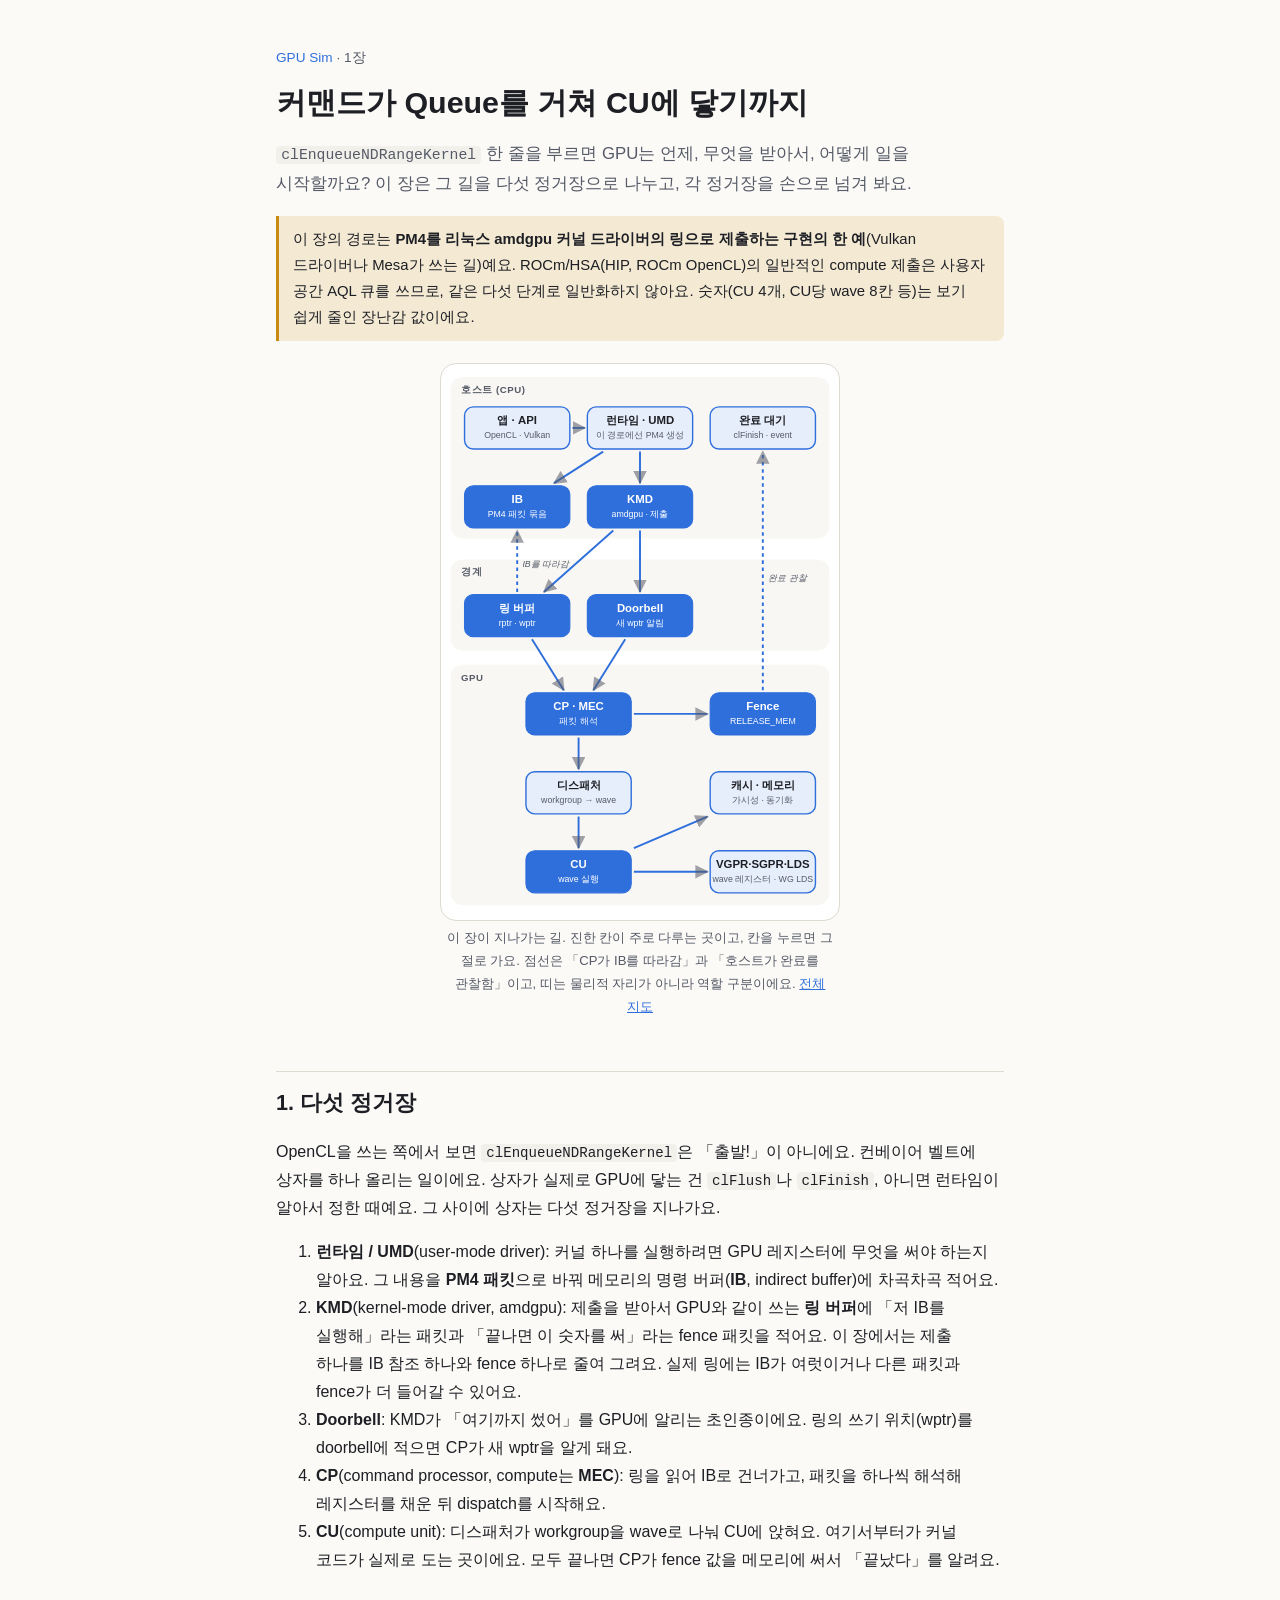
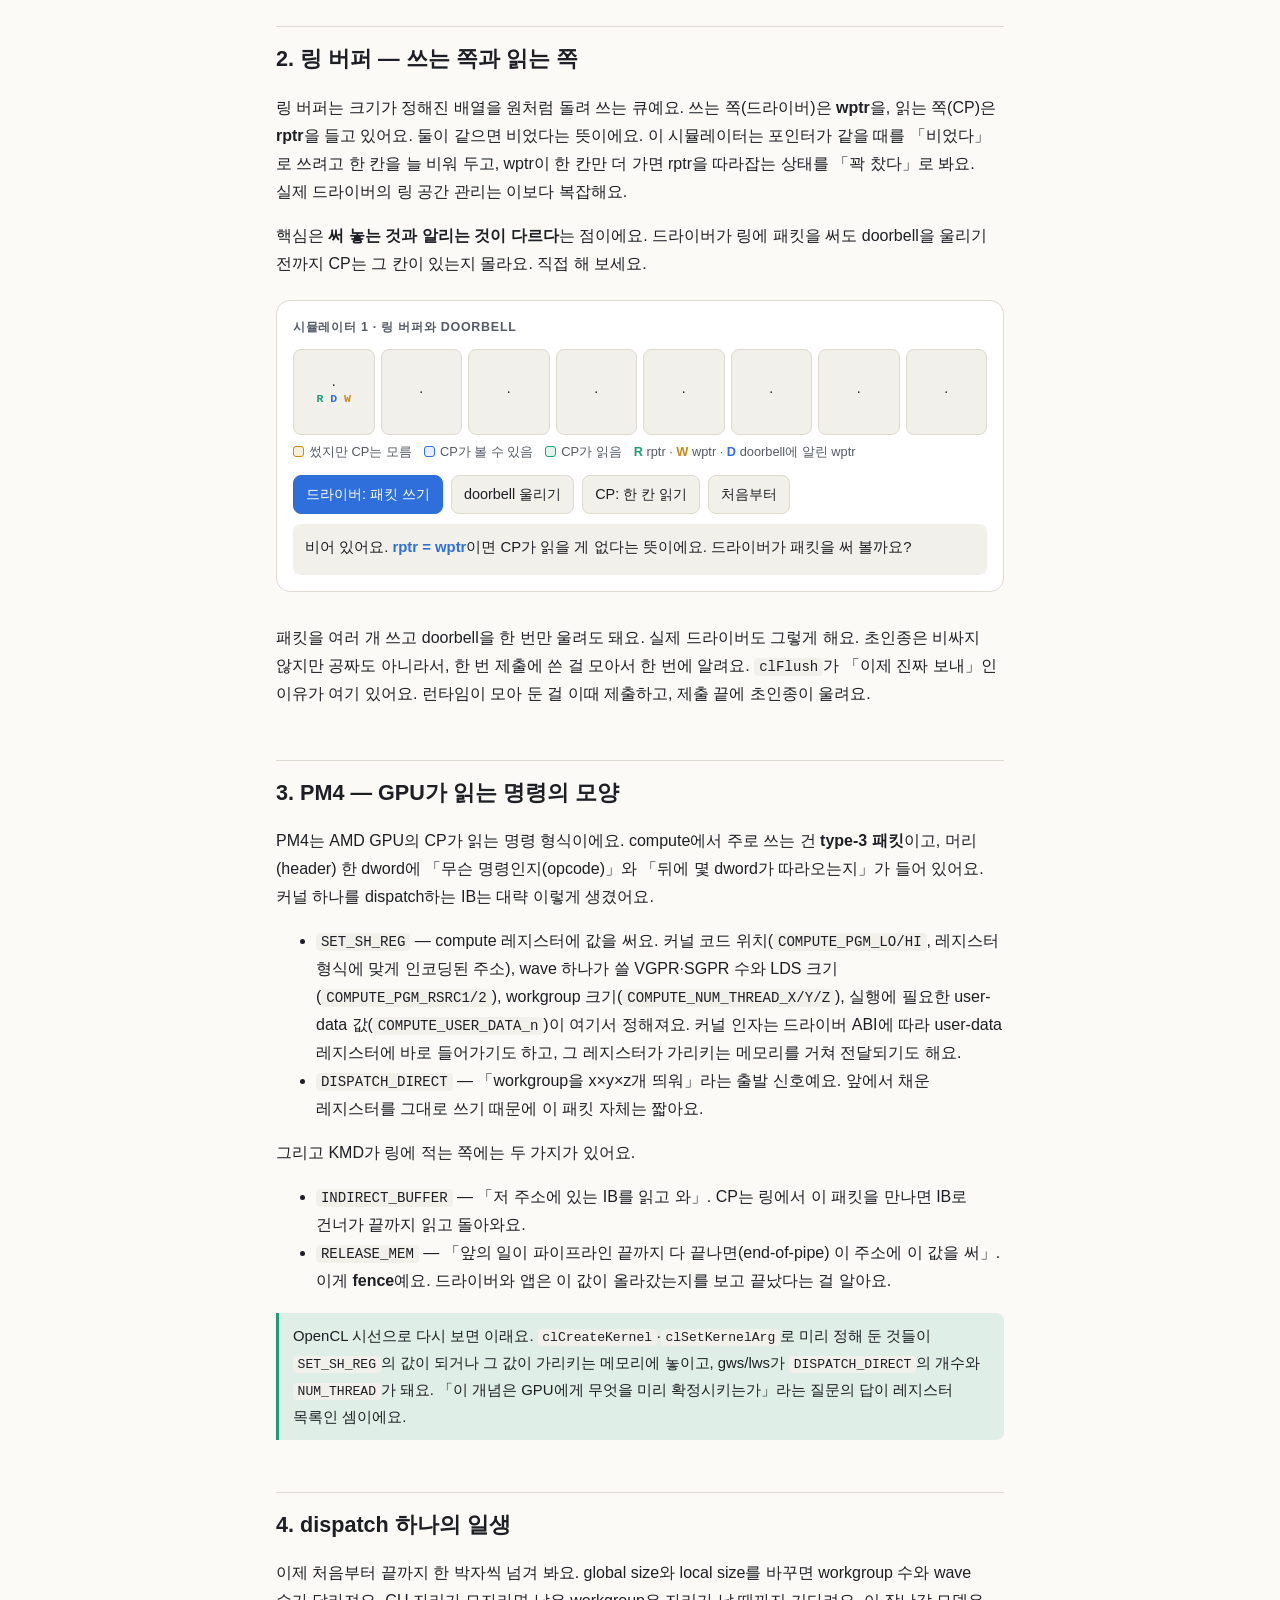
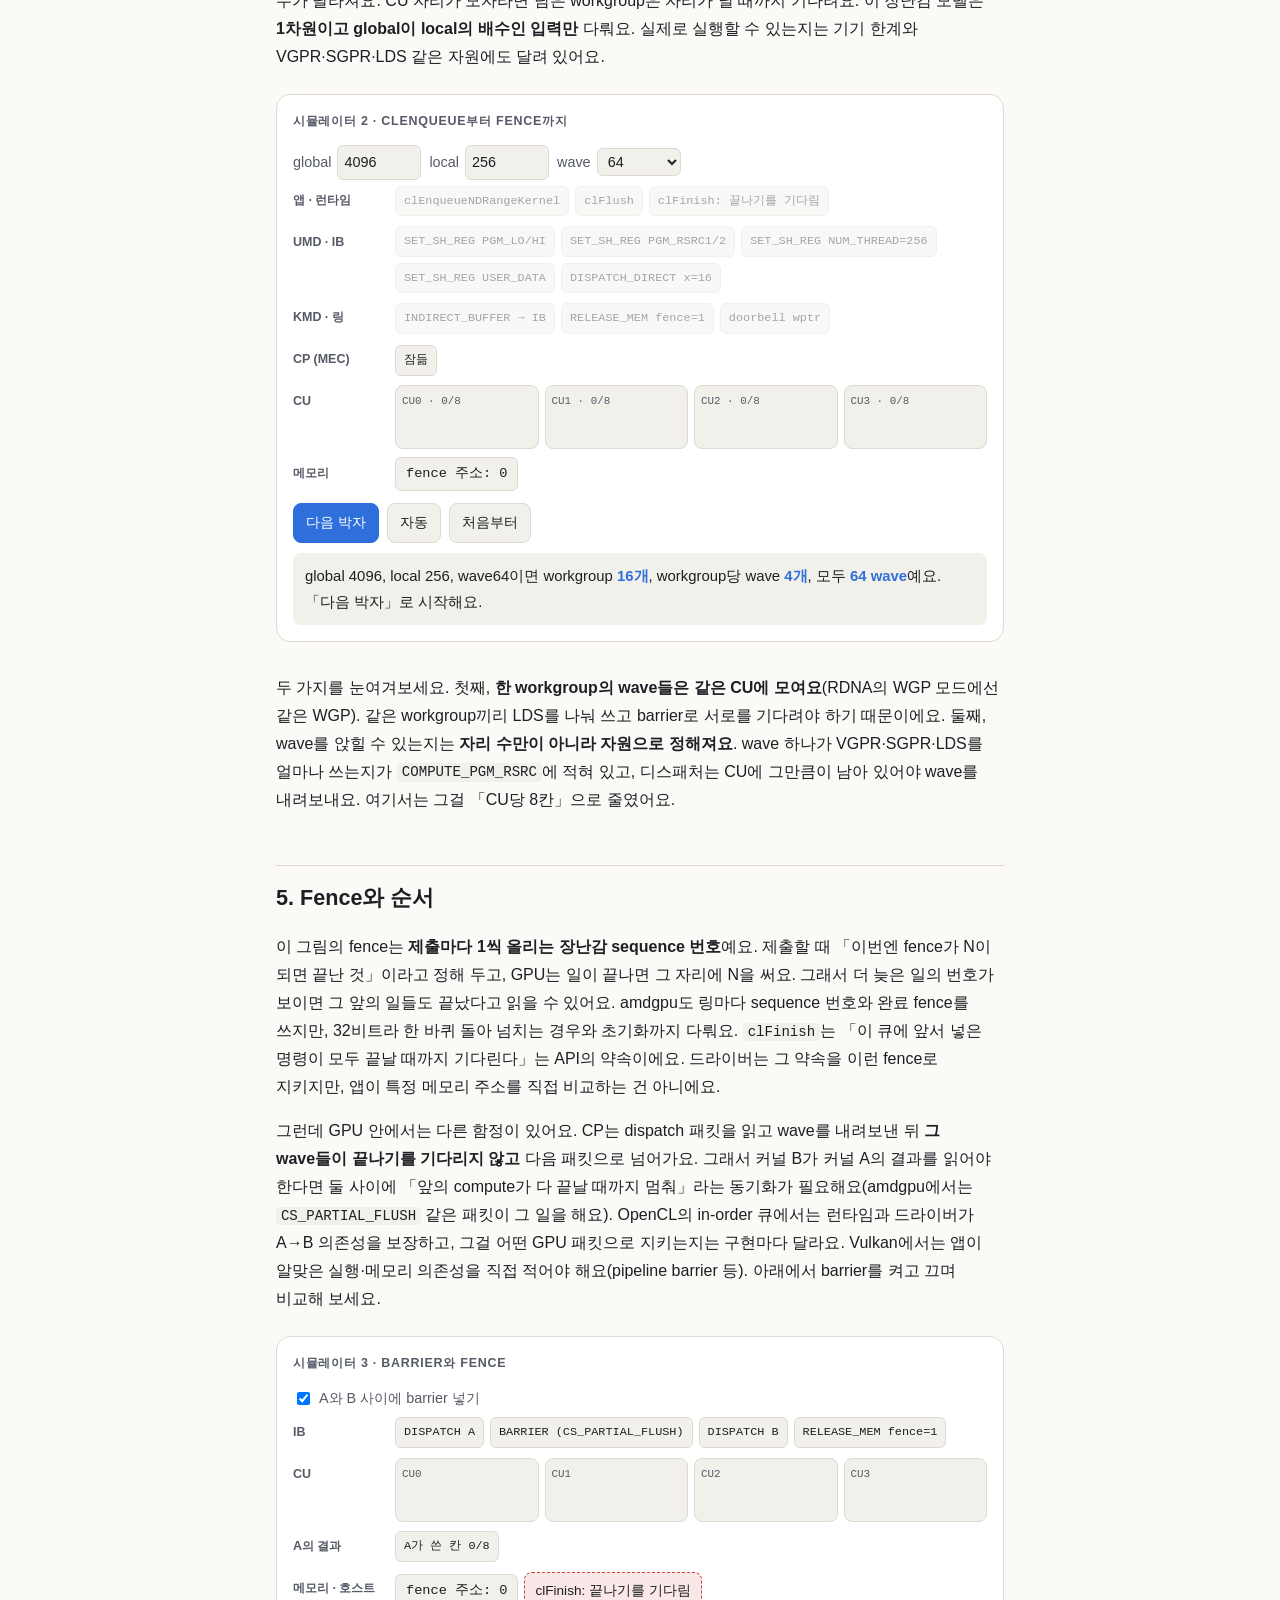
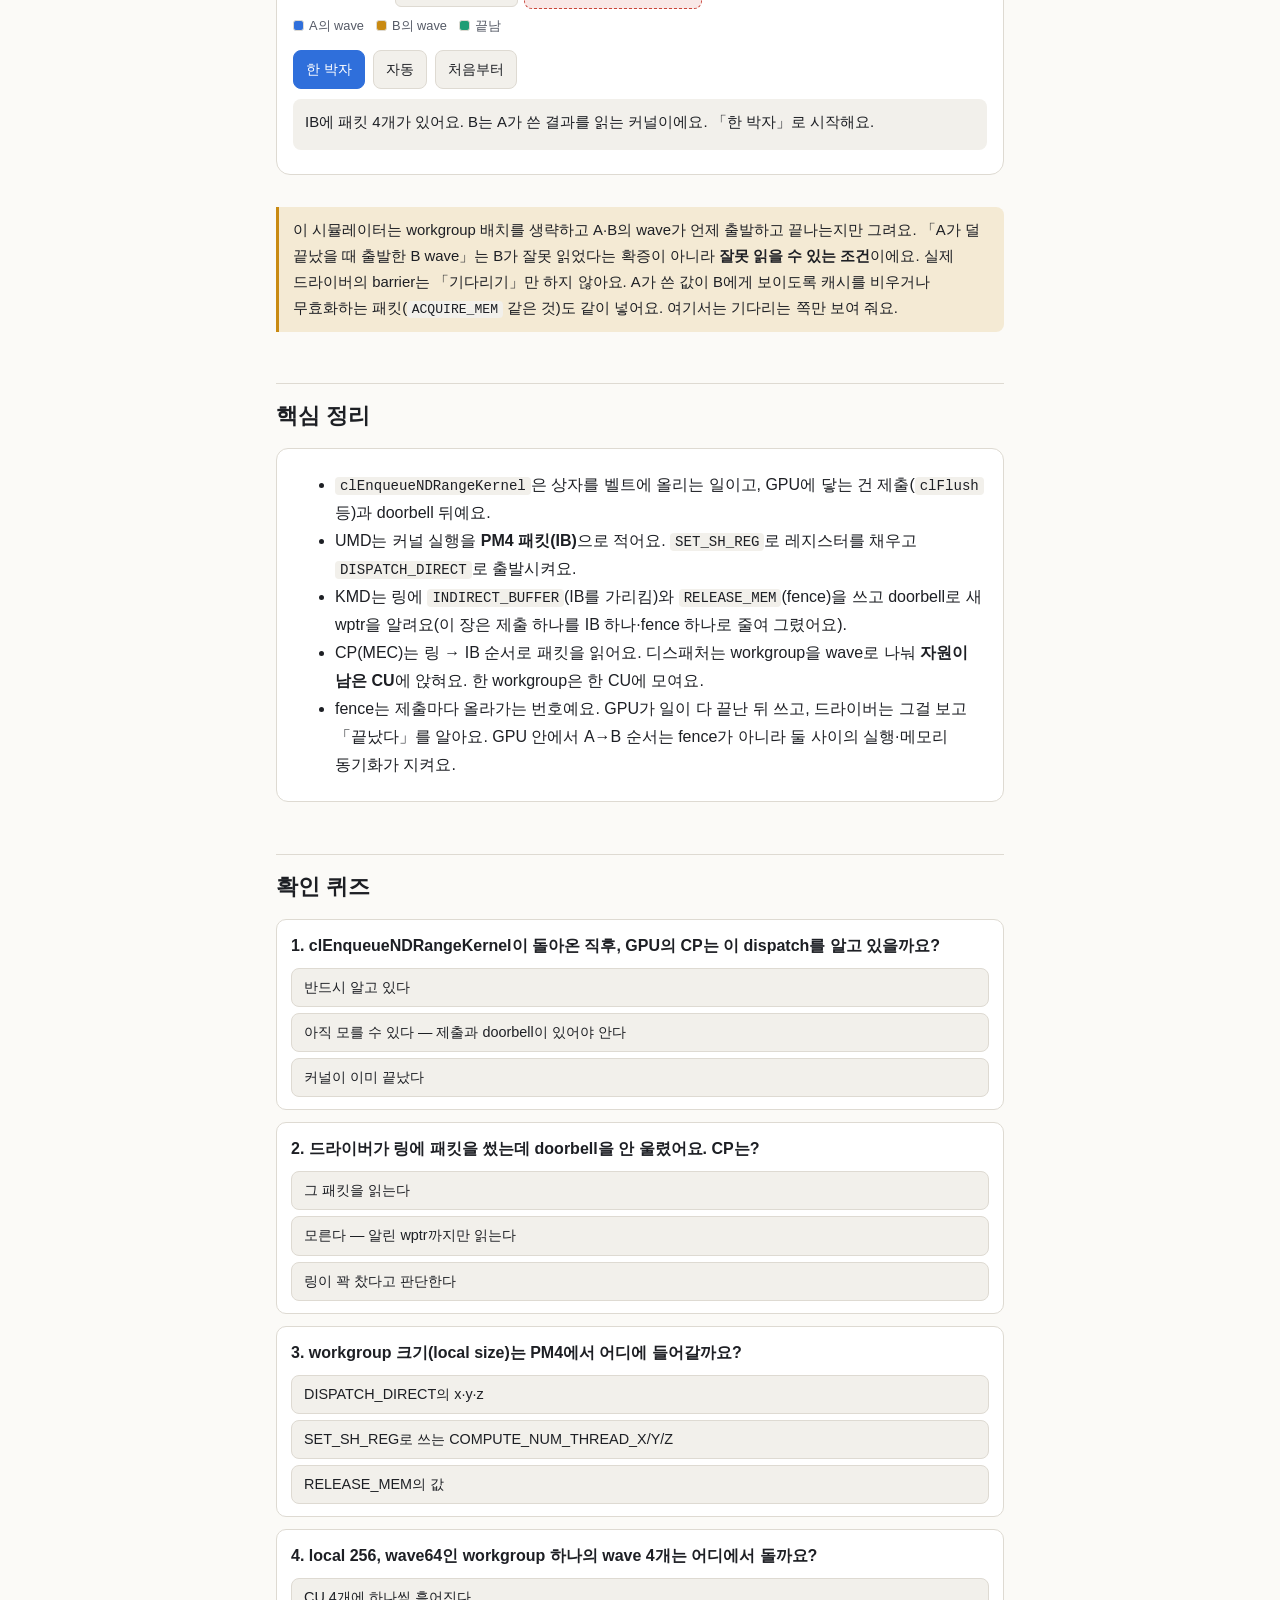
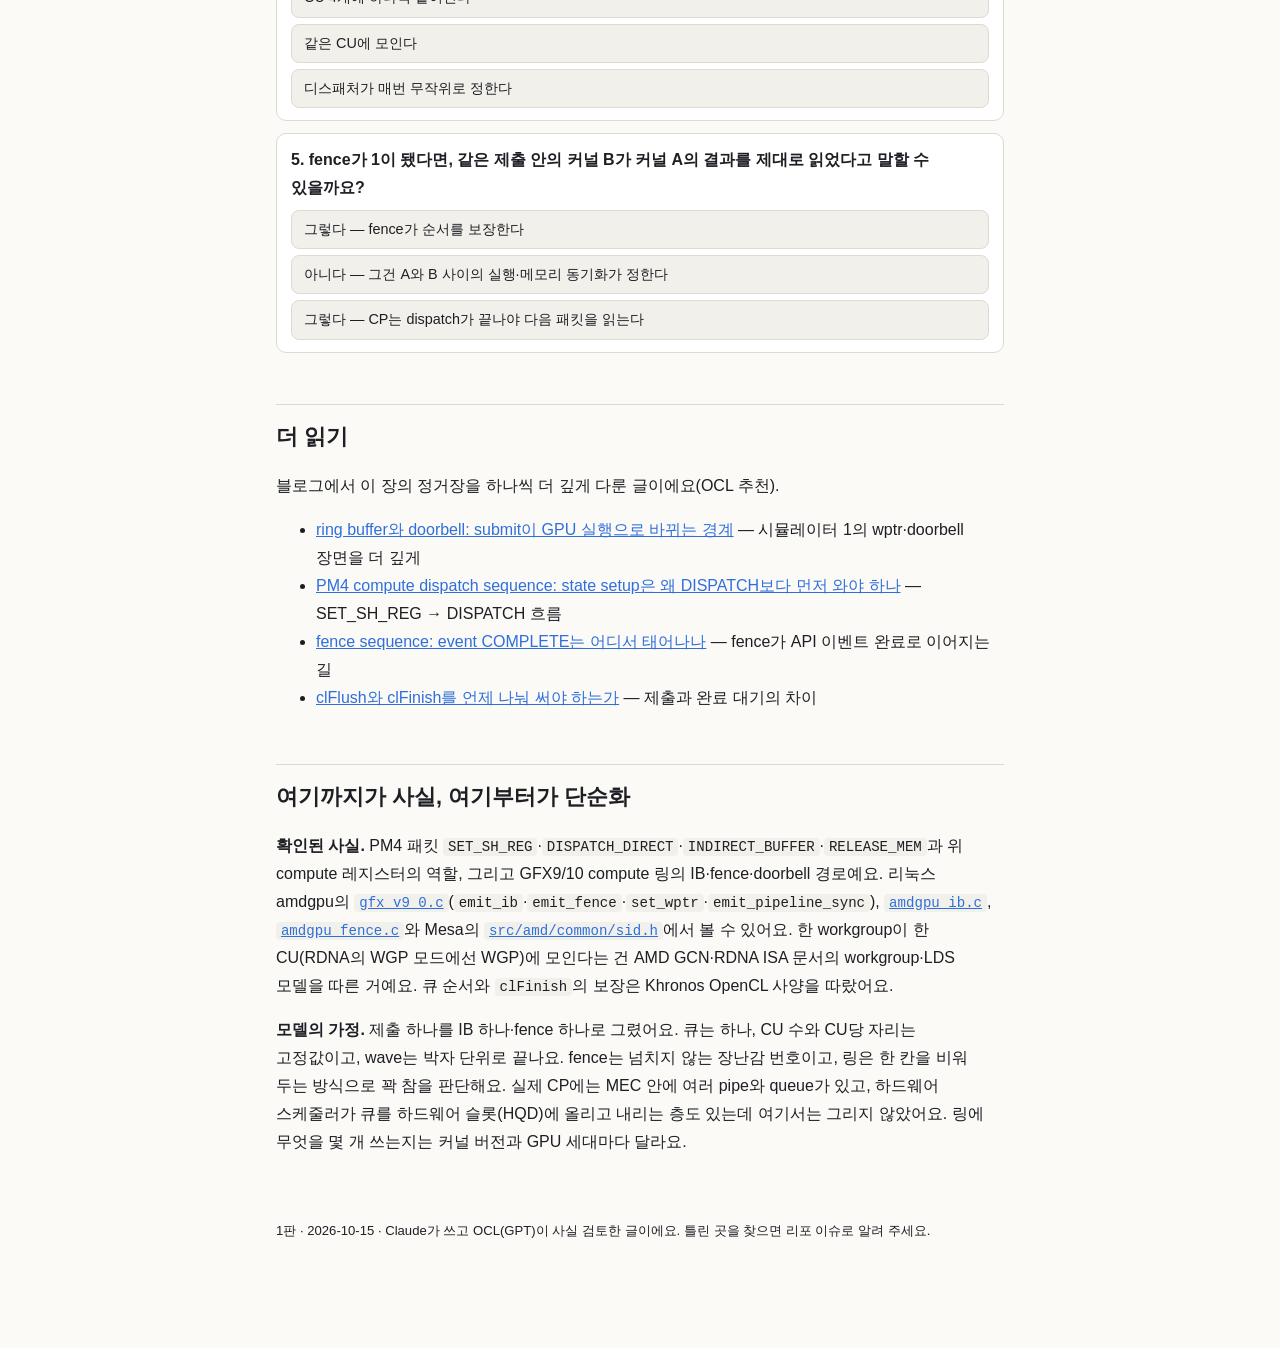
==== commit 87e5ac60: "탐색 지도: 메인 전체 지도 + 장마다 다룬 칸 색칠 - assets/map.js 공용 부품(칸 13·화살표·장 범위), 메인은 장 카드 호버·칸 클릭 - 1장 맨 위 지도(칸 클" ====
--- a/ch01/index.html
+++ b/ch01/index.html
@@ -16,7 +16,12 @@
 
 <div class="note">이 장의 경로는 <b>PM4를 리눅스 amdgpu 커널 드라이버의 링으로 제출하는 구현의 한 예</b>(Vulkan 드라이버나 Mesa가 쓰는 길)예요. ROCm/HSA(HIP, ROCm OpenCL)의 일반적인 compute 제출은 사용자 공간 AQL 큐를 쓰므로, 같은 다섯 단계로 일반화하지 않아요. 숫자(CU 4개, CU당 wave 8칸 등)는 보기 쉽게 줄인 장난감 값이에요.</div>
 
-<h2>1. 다섯 정거장</h2>
+<figure class="chapter-map" data-gmap="ch01">
+  <div class="gmap-wrap"></div>
+  <figcaption>이 장이 지나가는 길. 진한 칸이 주로 다루는 곳이고, 칸을 누르면 그 절로 가요. 점선은 「CP가 IB를 따라감」과 「호스트가 완료를 관찰함」이고, 띠는 물리적 자리가 아니라 역할 구분이에요. <a href="../">전체 지도</a></figcaption>
+</figure>
+
+<h2 id="s1">1. 다섯 정거장</h2>
 
 <p>OpenCL을 쓰는 쪽에서 보면 <code>clEnqueueNDRangeKernel</code>은 「출발!」이 아니에요. 컨베이어 벨트에 상자를 하나 올리는 일이에요. 상자가 실제로 GPU에 닿는 건 <code>clFlush</code>나 <code>clFinish</code>, 아니면 런타임이 알아서 정한 때예요. 그 사이에 상자는 다섯 정거장을 지나가요.</p>
 
@@ -28,7 +33,7 @@
 <li><b>CU</b>(compute unit): 디스패처가 workgroup을 wave로 나눠 CU에 앉혀요. 여기서부터가 커널 코드가 실제로 도는 곳이에요. 모두 끝나면 CP가 fence 값을 메모리에 써서 「끝났다」를 알려요.</li>
 </ol>
 
-<h2>2. 링 버퍼 — 쓰는 쪽과 읽는 쪽</h2>
+<h2 id="s2">2. 링 버퍼 — 쓰는 쪽과 읽는 쪽</h2>
 
 <p>링 버퍼는 크기가 정해진 배열을 원처럼 돌려 쓰는 큐예요. 쓰는 쪽(드라이버)은 <b>wptr</b>을, 읽는 쪽(CP)은 <b>rptr</b>을 들고 있어요. 둘이 같으면 비었다는 뜻이에요. 이 시뮬레이터는 포인터가 같을 때를 「비었다」로 쓰려고 한 칸을 늘 비워 두고, wptr이 한 칸만 더 가면 rptr을 따라잡는 상태를 「꽉 찼다」로 봐요. 실제 드라이버의 링 공간 관리는 이보다 복잡해요.</p>
 
@@ -54,7 +59,7 @@
 
 <p>패킷을 여러 개 쓰고 doorbell을 한 번만 울려도 돼요. 실제 드라이버도 그렇게 해요. 초인종은 비싸지 않지만 공짜도 아니라서, 한 번 제출에 쓴 걸 모아서 한 번에 알려요. <code>clFlush</code>가 「이제 진짜 보내」인 이유가 여기 있어요. 런타임이 모아 둔 걸 이때 제출하고, 제출 끝에 초인종이 울려요.</p>
 
-<h2>3. PM4 — GPU가 읽는 명령의 모양</h2>
+<h2 id="s3">3. PM4 — GPU가 읽는 명령의 모양</h2>
 
 <p>PM4는 AMD GPU의 CP가 읽는 명령 형식이에요. compute에서 주로 쓰는 건 <b>type-3 패킷</b>이고, 머리(header) 한 dword에 「무슨 명령인지(opcode)」와 「뒤에 몇 dword가 따라오는지」가 들어 있어요. 커널 하나를 dispatch하는 IB는 대략 이렇게 생겼어요.</p>
 
@@ -72,7 +77,7 @@
 
 <div class="note fact">OpenCL 시선으로 다시 보면 이래요. <code>clCreateKernel</code>·<code>clSetKernelArg</code>로 미리 정해 둔 것들이 <code>SET_SH_REG</code>의 값이 되거나 그 값이 가리키는 메모리에 놓이고, gws/lws가 <code>DISPATCH_DIRECT</code>의 개수와 <code>NUM_THREAD</code>가 돼요. 「이 개념은 GPU에게 무엇을 미리 확정시키는가」라는 질문의 답이 레지스터 목록인 셈이에요.</div>
 
-<h2>4. dispatch 하나의 일생</h2>
+<h2 id="s4">4. dispatch 하나의 일생</h2>
 
 <p>이제 처음부터 끝까지 한 박자씩 넘겨 봐요. global size와 local size를 바꾸면 workgroup 수와 wave 수가 달라져요. CU 자리가 모자라면 남은 workgroup은 자리가 날 때까지 기다려요. 이 장난감 모델은 <b>1차원이고 global이 local의 배수인 입력만</b> 다뤄요. 실제로 실행할 수 있는지는 기기 한계와 VGPR·SGPR·LDS 같은 자원에도 달려 있어요.</p>
 
@@ -101,7 +106,7 @@
 
 <p>두 가지를 눈여겨보세요. 첫째, <b>한 workgroup의 wave들은 같은 CU에 모여요</b>(RDNA의 WGP 모드에선 같은 WGP). 같은 workgroup끼리 LDS를 나눠 쓰고 barrier로 서로를 기다려야 하기 때문이에요. 둘째, wave를 앉힐 수 있는지는 <b>자리 수만이 아니라 자원으로 정해져요</b>. wave 하나가 VGPR·SGPR·LDS를 얼마나 쓰는지가 <code>COMPUTE_PGM_RSRC</code>에 적혀 있고, 디스패처는 CU에 그만큼이 남아 있어야 wave를 내려보내요. 여기서는 그걸 「CU당 8칸」으로 줄였어요.</p>
 
-<h2>5. Fence와 순서</h2>
+<h2 id="s5">5. Fence와 순서</h2>
 
 <p>이 그림의 fence는 <b>제출마다 1씩 올리는 장난감 sequence 번호</b>예요. 제출할 때 「이번엔 fence가 N이 되면 끝난 것」이라고 정해 두고, GPU는 일이 끝나면 그 자리에 N을 써요. 그래서 더 늦은 일의 번호가 보이면 그 앞의 일들도 끝났다고 읽을 수 있어요. amdgpu도 링마다 sequence 번호와 완료 fence를 쓰지만, 32비트라 한 바퀴 돌아 넘치는 경우와 초기화까지 다뤄요. <code>clFinish</code>는 「이 큐에 앞서 넣은 명령이 모두 끝날 때까지 기다린다」는 API의 약속이에요. 드라이버는 그 약속을 이런 fence로 지키지만, 앱이 특정 메모리 주소를 직접 비교하는 건 아니에요.</p>
 
@@ -144,6 +149,15 @@
 <h2>확인 퀴즈</h2>
 <div id="quiz"></div>
 
+<h2>더 읽기</h2>
+<p>블로그에서 이 장의 정거장을 하나씩 더 깊게 다룬 글이에요(OCL 추천).</p>
+<ul>
+<li><a href="https://jayinlab.github.io/opencl-note-ring-doorbell-submit-boundary/">ring buffer와 doorbell: submit이 GPU 실행으로 바뀌는 경계</a> — 시뮬레이터 1의 wptr·doorbell 장면을 더 깊게</li>
+<li><a href="https://jayinlab.github.io/opencl-note-pm4-compute-dispatch-sequence/">PM4 compute dispatch sequence: state setup은 왜 DISPATCH보다 먼저 와야 하나</a> — SET_SH_REG → DISPATCH 흐름</li>
+<li><a href="https://jayinlab.github.io/opencl-note-fence-sequence-event-completion/">fence sequence: event COMPLETE는 어디서 태어나나</a> — fence가 API 이벤트 완료로 이어지는 길</li>
+<li><a href="https://jayinlab.github.io/opencl-note-clflush-vs-clfinish/">clFlush와 clFinish를 언제 나눠 써야 하는가</a> — 제출과 완료 대기의 차이</li>
+</ul>
+
 <h2>여기까지가 사실, 여기부터가 단순화</h2>
 <p><b>확인된 사실.</b> PM4 패킷 <code>SET_SH_REG</code>·<code>DISPATCH_DIRECT</code>·<code>INDIRECT_BUFFER</code>·<code>RELEASE_MEM</code>과 위 compute 레지스터의 역할, 그리고 GFX9/10 compute 링의 IB·fence·doorbell 경로예요. 리눅스 amdgpu의 <a href="https://github.com/torvalds/linux/blob/master/drivers/gpu/drm/amd/amdgpu/gfx_v9_0.c"><code>gfx_v9_0.c</code></a>(<code>emit_ib</code>·<code>emit_fence</code>·<code>set_wptr</code>·<code>emit_pipeline_sync</code>), <a href="https://github.com/torvalds/linux/blob/master/drivers/gpu/drm/amd/amdgpu/amdgpu_ib.c"><code>amdgpu_ib.c</code></a>, <a href="https://github.com/torvalds/linux/blob/master/drivers/gpu/drm/amd/amdgpu/amdgpu_fence.c"><code>amdgpu_fence.c</code></a>와 Mesa의 <a href="https://gitlab.freedesktop.org/mesa/mesa/-/blob/main/src/amd/common/sid.h"><code>src/amd/common/sid.h</code></a>에서 볼 수 있어요. 한 workgroup이 한 CU(RDNA의 WGP 모드에선 WGP)에 모인다는 건 AMD GCN·RDNA ISA 문서의 workgroup·LDS 모델을 따른 거예요. 큐 순서와 <code>clFinish</code>의 보장은 Khronos OpenCL 사양을 따랐어요.</p>
 <p><b>모델의 가정.</b> 제출 하나를 IB 하나·fence 하나로 그렸어요. 큐는 하나, CU 수와 CU당 자리는 고정값이고, wave는 박자 단위로 끝나요. fence는 넘치지 않는 장난감 번호이고, 링은 한 칸을 비워 두는 방식으로 꽉 참을 판단해요. 실제 CP에는 MEC 안에 여러 pipe와 queue가 있고, 하드웨어 스케줄러가 큐를 하드웨어 슬롯(HQD)에 올리고 내리는 층도 있는데 여기서는 그리지 않았어요. 링에 무엇을 몇 개 쓰는지는 커널 버전과 GPU 세대마다 달라요.</p>
@@ -153,6 +167,7 @@
 </footer>
 
 </main>
+<script src="../assets/map.js"></script>
 <script src="../assets/ch01.js"></script>
 </body>
 </html>
--- a/assets/style.css
+++ b/assets/style.css
@@ -13,6 +13,9 @@
   --warn-soft: rgba(201, 138, 18, .15);
   --bad: #c9443a;
   --bad-soft: rgba(201, 68, 58, .12);
+  --c1: #2f6fdb;
+  --c2: #8a4fd8;
+  --on-c: #ffffff;
   --mono: ui-monospace, "SF Mono", Menlo, Consolas, monospace;
 }
 @media (prefers-color-scheme: dark) {
@@ -31,6 +34,9 @@
     --warn-soft: rgba(240, 184, 74, .16);
     --bad: #ff7a70;
     --bad-soft: rgba(255, 122, 112, .14);
+    --c1: #7aa7ff;
+    --c2: #c09bff;
+    --on-c: #10131a;
   }
 }
 
@@ -176,6 +182,54 @@
 
 footer { margin-top: 64px; font-size: .82rem; color: var(--ink-2); }
 
+/* 탐색 지도 */
+.gmap-box { display: grid; grid-template-columns: minmax(0, 1.15fr) minmax(0, 1fr); gap: 20px; align-items: start; margin: 1.6em 0 2.4em; }
+.gmap-wrap { background: var(--surface); border: 1px solid var(--line); border-radius: 16px; padding: 10px; }
+.gmap { width: 100%; height: auto; display: block; }
+.gmap-band { fill: var(--surface-2); opacity: .55; }
+.gmap-band-t { font-size: 11px; font-weight: 700; letter-spacing: .06em; fill: var(--ink-2); }
+.gmap-edge { stroke: var(--line); stroke-width: 1.6; transition: stroke .25s, opacity .25s; }
+.gmap-edge.jump, .gmap-edge.back { stroke-dasharray: 4 4; }
+.gmap-edge.lit { stroke: var(--cc); stroke-width: 2.2; }
+.gmap-elabel { font-size: 10px; fill: var(--ink-2); font-style: italic; }
+.gmap-arw { fill: var(--ink-2); opacity: .55; }
+.gmap-node rect { fill: var(--surface); stroke: var(--line); stroke-width: 1.3; transition: fill .25s, stroke .25s, opacity .25s; }
+.gmap-node text { text-anchor: middle; pointer-events: none; transition: opacity .25s; }
+.gmap-t { font-size: 13px; font-weight: 700; fill: var(--ink); }
+.gmap-s { font-size: 10px; fill: var(--ink-2); }
+.gmap-node[role=button] { cursor: pointer; }
+.gmap-node[role=button]:hover rect, .gmap-node:focus-visible rect { stroke: var(--ink-2); }
+.gmap-node:focus { outline: none; }
+.gmap-node.main rect { fill: var(--cc); stroke: var(--cc); }
+.gmap-node.main .gmap-t, .gmap-node.main .gmap-s { fill: var(--on-c); }
+.gmap-node.touch rect { fill: color-mix(in srgb, var(--cc) 12%, var(--surface)); stroke: var(--cc); stroke-width: 1.6; }
+.gmap-node.off rect { opacity: .45; }
+.gmap-node.off text { opacity: .4; }
+.gmap-node.empty rect { fill: transparent; stroke-dasharray: 4 3; }
+.gmap-node.empty text { opacity: .55; }
+.gmap-node.picked rect { stroke: var(--ink); stroke-width: 2.4; }
+.gmap-chapters { list-style: none; padding: 0; margin: 0; }
+.gmap-ch { border: 1px solid var(--line); border-left: 4px solid var(--cc); background: var(--surface); border-radius: 10px; padding: 12px 14px; margin: 0 0 10px; transition: box-shadow .2s; }
+.gmap-ch:hover, .gmap-ch:focus-within { box-shadow: 0 0 0 2px color-mix(in srgb, var(--cc) 35%, transparent); }
+.gmap-ch.planned { border-left-style: dashed; }
+.gmap-ch.planned > span:first-child { color: var(--ink-2); }
+.gmap-ch .num { font-family: var(--mono); color: var(--cc); margin-right: .5em; font-weight: 700; }
+.gmap-ch .desc { display: block; color: var(--ink-2); font-size: .85rem; margin-top: 2px; }
+.gmap-panel { font-size: .9rem; background: var(--surface-2); border-radius: 10px; padding: 10px 12px; margin-top: 12px; min-height: 3.2em; }
+.gmap-note { font-size: .8rem; color: var(--ink-2); margin: 8px 4px 0; line-height: 1.6; }
+.gmap-legend { display: flex; flex-wrap: wrap; gap: 14px; font-size: .8rem; color: var(--ink-2); margin: 10px 4px 2px; }
+.gmap-legend i { display: inline-block; width: 14px; height: 10px; border-radius: 3px; margin-right: 5px; vertical-align: -1px; border: 1.5px solid var(--c1); }
+.gmap-legend i.m { background: var(--c1); }
+.gmap-legend i.t { background: color-mix(in srgb, var(--c1) 12%, var(--surface)); }
+.gmap-legend i.e { border-style: dashed; border-color: var(--ink-2); }
+.chapter-map { max-width: 400px; margin: 1.4em auto 0; }
+.chapter-map .gmap-wrap { padding: 6px; }
+.chapter-map figcaption { font-size: .82rem; color: var(--ink-2); text-align: center; margin-top: 6px; }
+main.wide { max-width: 980px; }
+
+@media (max-width: 760px) {
+  .gmap-box { grid-template-columns: 1fr; }
+}
 @media (max-width: 560px) {
   .ring, .ptrs { grid-template-columns: repeat(4, 1fr); }
   .lane { grid-template-columns: 1fr; gap: 2px; }
